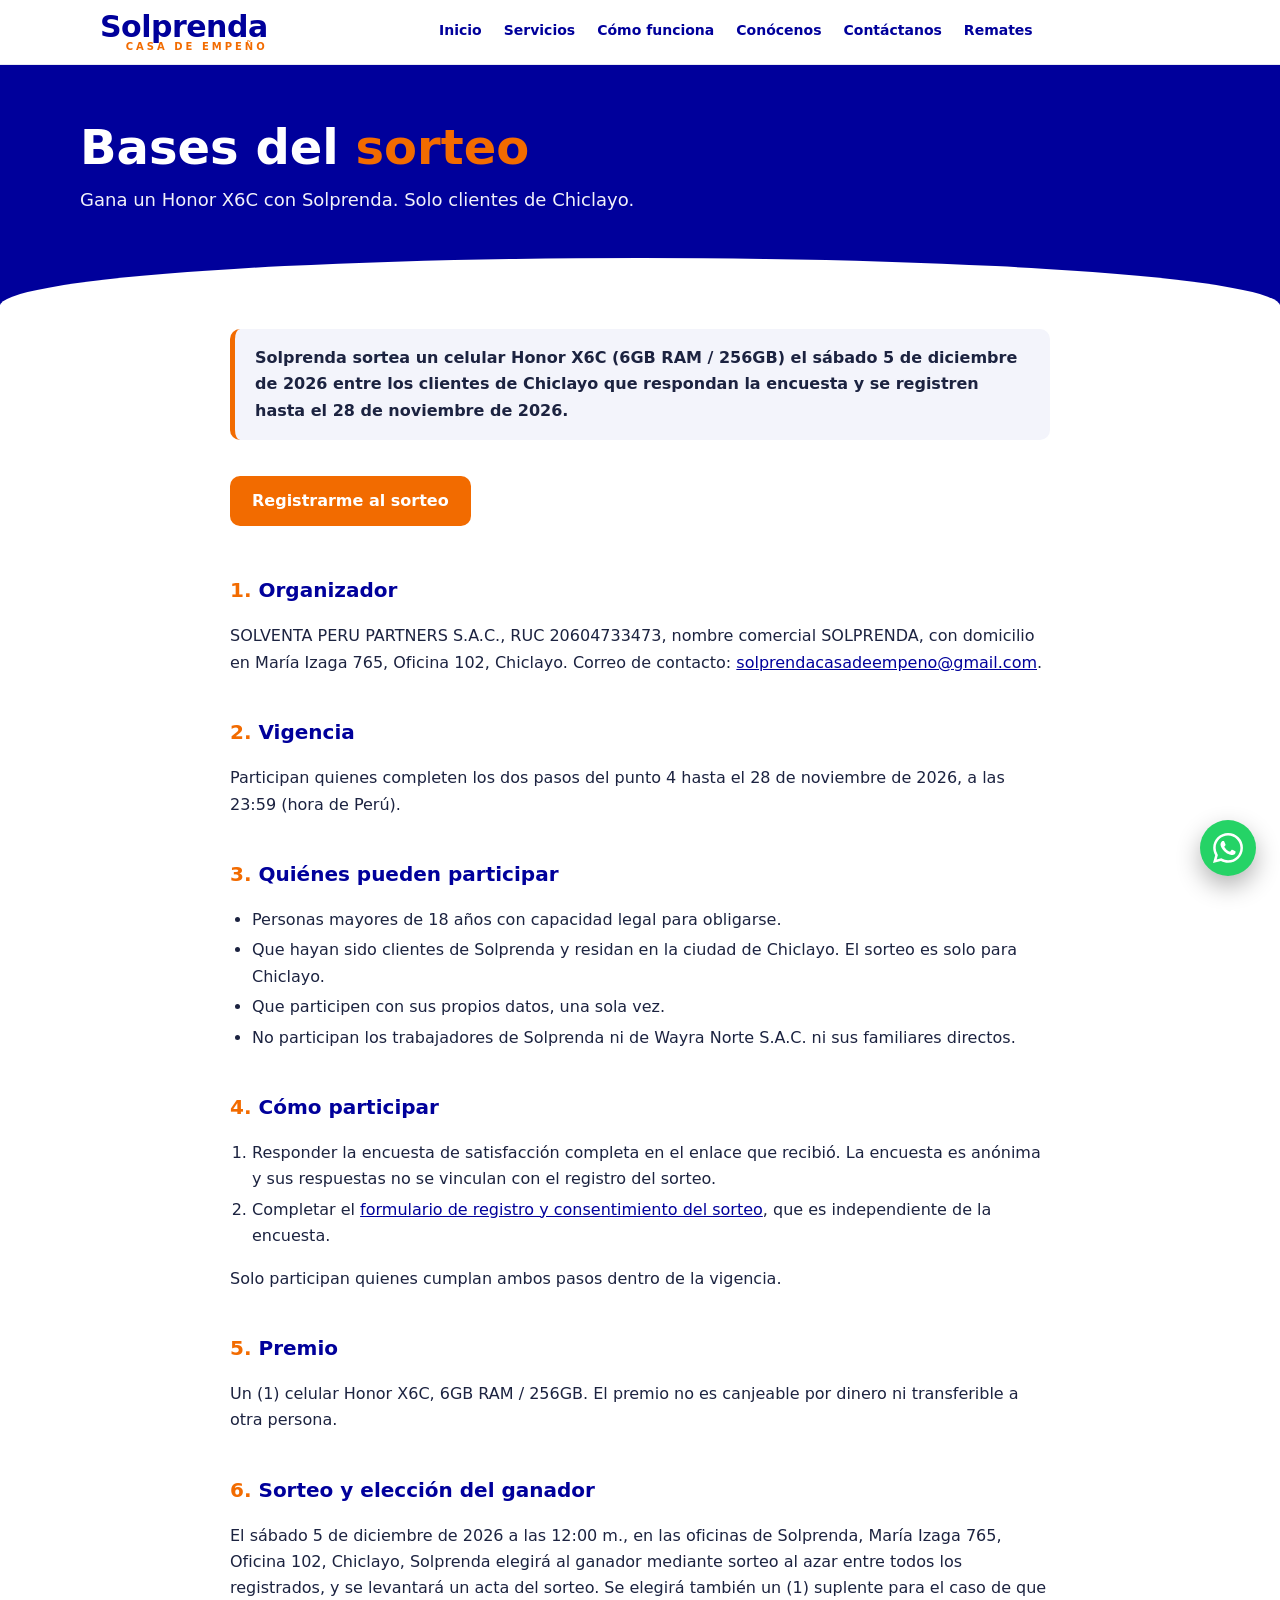
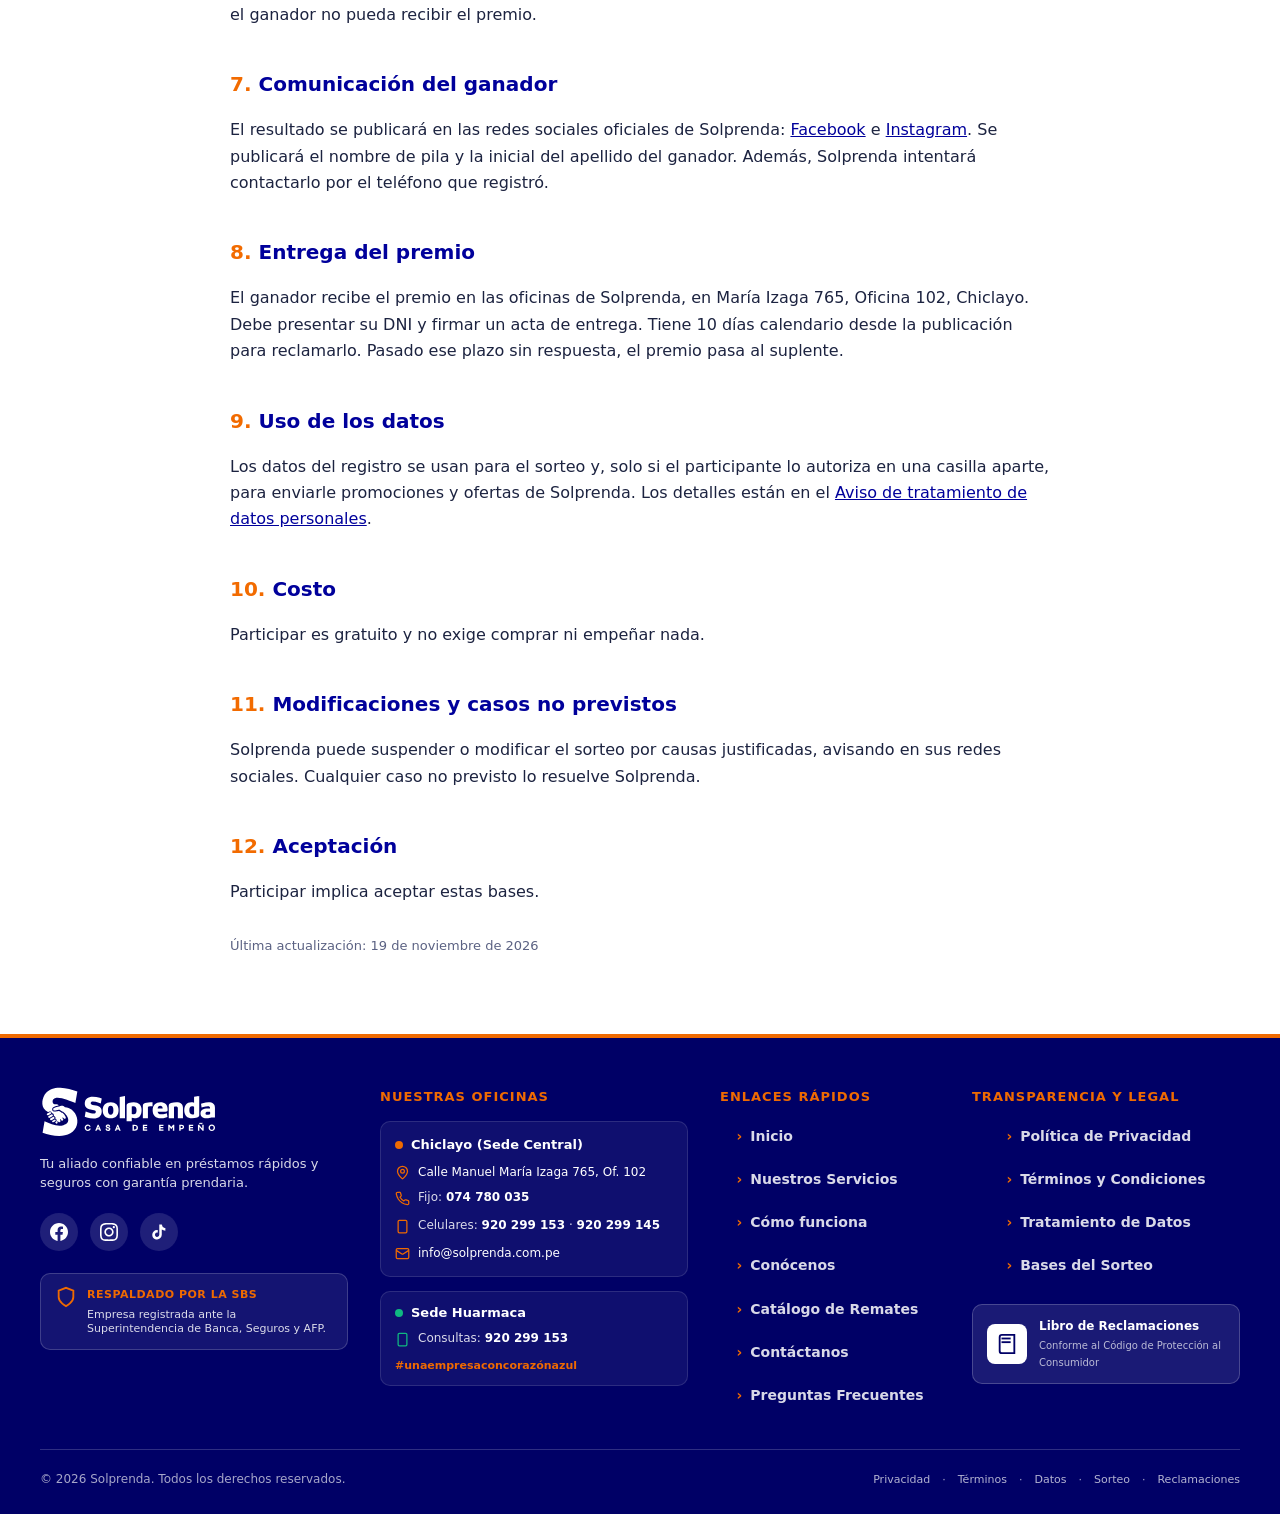
==== bases-del-sorteo/index.html @ 3ddfdcf8 "first commit" ====
<!DOCTYPE html>
<html lang="es">
<head>
<meta charset="utf-8">
<meta name="viewport" content="width=device-width, initial-scale=1">
<title>Bases del sorteo | Solprenda Casa de Empeño</title>
<meta name="description" content="Bases del sorteo de un celular Honor X6C organizado por Solprenda Casa de Empeño en Chiclayo.">
<style>
:root{--navy:#00009b;--navy2:#000070;--orange:#f26b00;--brown:#b84f00;--ink:#1c2340;--bg:#fff;--soft:#f3f4fb}
*{box-sizing:border-box}
html{scroll-behavior:smooth}
body{margin:0;font-family:Poppins,"Segoe UI",system-ui,-apple-system,Roboto,Arial,sans-serif;color:var(--ink);background:var(--bg);line-height:1.65}
a{color:var(--navy)}
header{background:#fff;position:sticky;top:0;z-index:10;box-shadow:0 1px 0 #e6e8f2}
.bar{max-width:1120px;margin:0 auto;padding:12px 20px;display:flex;align-items:center;gap:24px;flex-wrap:wrap}
.logo{text-decoration:none;line-height:1}
.logo b{display:block;font-size:30px;font-weight:800;color:var(--navy);letter-spacing:-.5px}
.logo small{display:block;font-size:10px;font-weight:700;letter-spacing:3px;color:var(--orange);text-align:right}
nav{display:flex;gap:22px;flex-wrap:wrap;margin:0 auto}
nav a{text-decoration:none;font-weight:600;font-size:14px;color:var(--navy);padding:4px 0;border-bottom:2px solid transparent}
nav a:hover,nav a.on{border-color:var(--orange);color:var(--navy)}
.cta{background:var(--brown);color:#fff;text-decoration:none;font-weight:700;padding:12px 24px;border-radius:10px;font-size:15px}
.cta:hover{background:#9c4200}
.hero{background:var(--navy);color:#fff;padding:56px 20px 90px;position:relative}
.hero:after{content:"";position:absolute;left:0;right:0;bottom:-1px;height:48px;background:#fff;border-radius:50% 50% 0 0/100% 100% 0 0}
.hero .in{max-width:1120px;margin:0 auto}
.hero h1{font-size:clamp(30px,5vw,48px);line-height:1.15;margin:0 0 10px;font-weight:800}
.hero h1 span{color:var(--orange)}
.hero p{margin:0;font-size:18px;opacity:.95;max-width:720px}
main{max-width:860px;margin:0 auto;padding:24px 20px 64px}
.resumen{background:var(--soft);border-left:5px solid var(--orange);border-radius:10px;padding:16px 20px;margin:0 0 28px;font-weight:600}
h2{color:var(--navy);font-size:20px;margin:34px 0 6px;padding-top:6px}
h2 span{color:var(--orange)}
ul,ol{padding-left:22px}
li{margin:4px 0}
mark{background:#fff3c4;color:#6b4a00;padding:0 4px;border-radius:4px;font-weight:600}
.btn{display:inline-block;background:var(--orange);color:#fff;text-decoration:none;font-weight:700;padding:12px 22px;border-radius:10px;margin:8px 0}
.btn:hover{background:var(--brown)}
.tabla{width:100%;border-collapse:collapse;margin:10px 0}
.tabla th,.tabla td{border:1px solid #dfe2f0;padding:8px 10px;text-align:left;vertical-align:top;font-size:15px}
.tabla th{background:var(--soft);color:var(--navy)}
.meta{font-size:13px;color:#5b6283;margin-top:30px}
footer{background:var(--navy2);color:#fff;padding:28px 20px;font-size:14px}
footer .in{max-width:1120px;margin:0 auto;display:flex;gap:24px;flex-wrap:wrap;justify-content:space-between}
footer a{color:#fff}
@media(max-width:720px){nav{gap:14px}.bar{gap:12px}}
</style>
</head>
<body>
<header><div class="bar">
<a class="logo" href="/"><b>Solprenda</b><small>CASA DE EMPEÑO</small></a>
<nav>
<a href="/">Inicio</a><a href="/servicios/">Servicios</a><a href="/como-funciona/">Cómo funciona</a><a href="/conocenos/">Conócenos</a><a href="/contactanos/">Contáctanos</a><a href="/remates/">Remates</a>
</nav>
</div></header>
<section class="hero"><div class="in">
<h1>Bases del <span>sorteo</span></h1>
<p>Gana un Honor X6C con Solprenda. Solo clientes de Chiclayo.</p>
</div></section>
<main>

<p class="resumen">Solprenda sortea un celular Honor X6C (6GB RAM / 256GB) el sábado 5 de diciembre de 2026 entre los clientes de Chiclayo que respondan la encuesta y se registren hasta el 28 de noviembre de 2026.</p>
<p><a class="btn" href="https://docs.google.com/forms/d/e/1FAIpQLSdMMIGV8d56Q2cTbpMfxSNHptXeAGvHoGfEppERE1W3pFDAdg/viewform">Registrarme al sorteo</a></p>

<h2><span>1.</span> Organizador</h2>
<p>SOLVENTA PERU PARTNERS S.A.C., RUC 20604733473, nombre comercial SOLPRENDA, con domicilio en María Izaga 765, Oficina 102, Chiclayo. Correo de contacto: <a href="mailto:solprendacasadeempeno@gmail.com">solprendacasadeempeno@gmail.com</a>.</p>

<h2><span>2.</span> Vigencia</h2>
<p>Participan quienes completen los dos pasos del punto 4 hasta el 28 de noviembre de 2026, a las 23:59 (hora de Perú).</p>

<h2><span>3.</span> Quiénes pueden participar</h2>
<ul>
<li>Personas mayores de 18 años con capacidad legal para obligarse.</li>
<li>Que hayan sido clientes de Solprenda y residan en la ciudad de Chiclayo. El sorteo es solo para Chiclayo.</li>
<li>Que participen con sus propios datos, una sola vez.</li>
<li>No participan los trabajadores de Solprenda ni de Wayra Norte S.A.C. ni sus familiares directos.</li>
</ul>

<h2><span>4.</span> Cómo participar</h2>
<ol>
<li>Responder la encuesta de satisfacción completa en el enlace que recibió. La encuesta es anónima y sus respuestas no se vinculan con el registro del sorteo.</li>
<li>Completar el <a href="https://docs.google.com/forms/d/e/1FAIpQLSdMMIGV8d56Q2cTbpMfxSNHptXeAGvHoGfEppERE1W3pFDAdg/viewform">formulario de registro y consentimiento del sorteo</a>, que es independiente de la encuesta.</li>
</ol>
<p>Solo participan quienes cumplan ambos pasos dentro de la vigencia.</p>

<h2><span>5.</span> Premio</h2>
<p>Un (1) celular Honor X6C, 6GB RAM / 256GB. El premio no es canjeable por dinero ni transferible a otra persona.</p>

<h2><span>6.</span> Sorteo y elección del ganador</h2>
<p>El sábado 5 de diciembre de 2026 a las 12:00 m., en las oficinas de Solprenda, María Izaga 765, Oficina 102, Chiclayo, Solprenda elegirá al ganador mediante sorteo al azar entre todos los registrados, y se levantará un acta del sorteo. Se elegirá también un (1) suplente para el caso de que el ganador no pueda recibir el premio.</p>

<h2><span>7.</span> Comunicación del ganador</h2>
<p>El resultado se publicará en las redes sociales oficiales de Solprenda: <a href="https://www.facebook.com/SolprendaPE" rel="noopener">Facebook</a> e <a href="https://www.instagram.com/solprendape/" rel="noopener">Instagram</a>. Se publicará el nombre de pila y la inicial del apellido del ganador. Además, Solprenda intentará contactarlo por el teléfono que registró.</p>

<h2><span>8.</span> Entrega del premio</h2>
<p>El ganador recibe el premio en las oficinas de Solprenda, en María Izaga 765, Oficina 102, Chiclayo. Debe presentar su DNI y firmar un acta de entrega. Tiene 10 días calendario desde la publicación para reclamarlo. Pasado ese plazo sin respuesta, el premio pasa al suplente.</p>

<h2><span>9.</span> Uso de los datos</h2>
<p>Los datos del registro se usan para el sorteo y, solo si el participante lo autoriza en una casilla aparte, para enviarle promociones y ofertas de Solprenda. Los detalles están en el <a href="/tratamiento-de-datos/">Aviso de tratamiento de datos personales</a>.</p>

<h2><span>10.</span> Costo</h2>
<p>Participar es gratuito y no exige comprar ni empeñar nada.</p>

<h2><span>11.</span> Modificaciones y casos no previstos</h2>
<p>Solprenda puede suspender o modificar el sorteo por causas justificadas, avisando en sus redes sociales. Cualquier caso no previsto lo resuelve Solprenda.</p>

<h2><span>12.</span> Aceptación</h2>
<p>Participar implica aceptar estas bases.</p>

<p class="meta">Última actualización: 19 de noviembre de 2026</p>
</main>
<footer style="background-color: #000066; color: #ffffff; padding: 48px 20px 24px 20px; border-top: 4px solid #ef6a01; font-family: system-ui, -apple-system, sans-serif;">
  <div style="max-width: 1200px; margin: 0 auto;">
    
    <!-- GRID DE 4 COLUMNAS -->
    <div style="display: flex; flex-wrap: wrap; justify-content: space-between; gap: 32px; padding-bottom: 36px; border-bottom: 1px solid rgba(255,255,255,0.18);">
      
      <!-- COLUMNA 1: LOGO, DESCRIPCIÓN, REDES Y SBS -->
      <div style="flex: 1 1 260px; max-width: 320px; display: flex; flex-direction: column; gap: 16px;">
        <a href="/" aria-label="Solprenda Inicio" style="display: inline-block;">
          <img src="/images/B_negativo_azul_horizontal.svg" alt="Solprenda — Casa de empeño" width="180" height="40" style="width: 180px; max-width: 100%; height: auto; filter: brightness(0) invert(1); display: block;">
        </a>
        <p style="font-size: 13px; line-height: 1.5; color: rgba(255,255,255,0.85); margin: 0;">
          Tu aliado confiable en préstamos rápidos y seguros con garantía prendaria.
        </p>
        
        <!-- Redes Sociales -->
        <div style="display: flex; align-items: center; gap: 12px; margin-top: 4px;">
          <a href="https://facebook.com" target="_blank" rel="noopener noreferrer" aria-label="Facebook" style="width: 38px; height: 38px; border-radius: 50%; background-color: rgba(255,255,255,0.12); display: flex; align-items: center; justify-content: center; text-decoration: none;">
            <svg width="18" height="18" style="width: 18px; height: 18px; fill: #ffffff; display: block;" viewBox="0 0 24 24"><path d="M24 12.073c0-6.627-5.373-12-12-12s-12 5.373-12 12c0 5.99 4.388 10.954 10.125 11.854v-8.385H7.078v-3.47h3.047V9.43c0-3.007 1.792-4.669 4.533-4.669 1.312 0 2.686.235 2.686.235v2.953H15.83c-1.491 0-1.956.925-1.956 1.874v2.25h3.328l-.532 3.47h-2.796v8.385C19.612 23.027 24 18.062 24 12.073z"/></svg>
          </a>
          <a href="https://instagram.com" target="_blank" rel="noopener noreferrer" aria-label="Instagram" style="width: 38px; height: 38px; border-radius: 50%; background-color: rgba(255,255,255,0.12); display: flex; align-items: center; justify-content: center; text-decoration: none;">
            <svg width="18" height="18" style="width: 18px; height: 18px; fill: #ffffff; display: block;" viewBox="0 0 24 24"><path d="M12 2.163c3.204 0 3.584.012 4.85.07 3.252.148 4.771 1.691 4.919 4.919.058 1.265.069 1.645.069 4.849 0 3.205-.012 3.584-.069 4.849-.149 3.225-1.664 4.771-4.919 4.919-1.266.058-1.644.07-4.85.07-3.204 0-3.584-.012-4.849-.07-3.26-.149-4.771-1.699-4.919-4.92-.058-1.265-.07-1.644-.07-4.849 0-3.204.013-3.583.07-4.849.149-3.227 1.664-4.771 4.919-4.919 1.266-.057 1.645-.069 4.849-.069zm0-2.163c-3.259 0-3.667.014-4.947.072-4.358.2-6.78 2.618-6.98 6.98-.059 1.281-.073 1.689-.073 4.948 0 3.259.014 3.668.072 4.948.2 4.358 2.618 6.78 6.98 6.98 1.281.058 1.689.072 4.948.072 3.259 0 3.668-.014 4.948-.072 4.354-.2 6.782-2.618 6.979-6.98.059-1.28.073-1.689.073-4.948 0-3.259-.014-3.667-.072-4.947-.196-4.354-2.617-6.78-6.979-6.98-1.281-.059-1.69-.073-4.949-.073zm0 5.838c-3.403 0-6.162 2.759-6.162 6.162s2.759 6.163 6.162 6.163 6.162-2.759 6.162-6.163c0-3.403-2.759-6.162-6.162-6.162zm0 10.162c-2.209 0-4-1.79-4-4 0-2.209 1.791-4 4-4s4 1.791 4 4c0 2.21-1.791 4-4 4zm6.406-11.845c-.796 0-1.441.645-1.441 1.44s.645 1.44 1.441 1.44c.795 0 1.439-.645 1.439-1.44s-.644-1.44-1.439-1.44z"/></svg>
          </a>
          <a href="https://tiktok.com" target="_blank" rel="noopener noreferrer" aria-label="TikTok" style="width: 38px; height: 38px; border-radius: 50%; background-color: rgba(255,255,255,0.12); display: flex; align-items: center; justify-content: center; text-decoration: none;">
            <svg width="18" height="18" style="width: 18px; height: 18px; fill: #ffffff; display: block;" viewBox="0 0 24 24"><path d="M19.59 6.69a4.83 4.83 0 0 1-3.77-4.25V2h-3.45v13.67a2.89 2.89 0 0 1-5.2 1.74 2.89 2.89 0 0 1 2.31-4.64c.298 0 .591.044.87.13V9.4a6.33 6.33 0 0 0-1-.08A6.34 6.34 0 0 0 3 15.66a6.34 6.34 0 0 0 10.82 4.49 6.3 6.3 0 0 0 1.87-4.49V8.69a8.18 8.18 0 0 0 4.79 1.54V6.78a4.85 4.85 0 0 1-.89-.09z"/></svg>
          </a>
        </div>
        
        <!-- Recuadro SBS -->
        <div style="margin-top: 6px; padding: 12px 14px; border-radius: 10px; background-color: rgba(255,255,255,0.08); border: 1px solid rgba(255,255,255,0.18); display: flex; align-items: flex-start; gap: 10px;">
          <svg width="22" height="22" style="width: 22px; height: 22px; min-width: 22px; color: #ef6a01; flex-shrink: 0;" viewBox="0 0 24 24" fill="none" stroke="currentColor" stroke-width="2"><path d="M12 22s8-4 8-10V5l-8-3-8 3v7c0 6 8 10 8 10z"/></svg>
          <div>
            <p style="margin: 0; font-size: 11px; font-weight: 700; text-transform: uppercase; letter-spacing: 0.5px; color: #ef6a01;">Respaldado por la SBS</p>
            <p style="margin: 4px 0 0 0; font-size: 11px; color: rgba(255,255,255,0.85); line-height: 1.3;">Empresa registrada ante la Superintendencia de Banca, Seguros y AFP.</p>
          </div>
        </div>
      </div>

      <!-- COLUMNA 2: SEDES Y CONTACTO -->
      <div style="flex: 1 1 260px; max-width: 320px; display: flex; flex-direction: column; gap: 14px;">
        <h3 style="margin: 0; font-size: 13px; font-weight: 700; text-transform: uppercase; letter-spacing: 1px; color: #ef6a01;">
          Nuestras Oficinas
        </h3>

        <!-- Sede Chiclayo -->
        <div style="padding: 12px 14px; border-radius: 10px; background-color: rgba(255,255,255,0.06); border: 1px solid rgba(255,255,255,0.12); display: flex; flex-direction: column; gap: 8px;">
          <p style="margin: 0; font-size: 13px; font-weight: 700; color: #ffffff; display: flex; align-items: center; gap: 8px;">
            <span style="width: 8px; height: 8px; border-radius: 50%; background-color: #ef6a01; display: inline-block;"></span>
            Chiclayo (Sede Central)
          </p>
          <p style="margin: 0; font-size: 12px; color: rgba(255,255,255,0.85); display: flex; align-items: flex-start; gap: 8px; line-height: 1.4;">
            <svg width="15" height="15" style="width: 15px; height: 15px; min-width: 15px; flex-shrink: 0; margin-top: 1px; stroke: #ef6a01;" viewBox="0 0 24 24" fill="none" stroke="currentColor" stroke-width="2"><path d="M20 10c0 4.993-5.539 10.193-7.399 11.799a1 1 0 0 1-1.202 0C9.539 20.193 4 14.993 4 10a8 8 0 0 1 16 0"></path><circle cx="12" cy="10" r="3"></circle></svg>
            <a href="https://maps.app.goo.gl/7muFd5yNLTK7e8pCA" target="_blank" rel="noopener noreferrer" style="color: #ffffff; text-decoration: none;">Calle Manuel María Izaga 765, Of. 102</a>
          </p>
          <p style="margin: 0; font-size: 12px; color: rgba(255,255,255,0.85); display: flex; align-items: center; gap: 8px;">
            <svg width="15" height="15" style="width: 15px; height: 15px; min-width: 15px; flex-shrink: 0; stroke: #ef6a01;" viewBox="0 0 24 24" fill="none" stroke="currentColor" stroke-width="2"><path d="M22 16.92v3a2 2 0 0 1-2.18 2 19.79 19.79 0 0 1-8.63-3.07 19.5 19.5 0 0 1-6-6 19.79 19.79 0 0 1-3.07-8.67A2 2 0 0 1 4.11 2h3a2 2 0 0 1 2 1.72 12.84 12.84 0 0 0 .7 2.81 2 2 0 0 1-.45 2.11L8.09 9.91a16 16 0 0 0 6 6l1.27-1.27a2 2 0 0 1 2.11-.45 12.84 12.84 0 0 0 2.81.7A2 2 0 0 1 22 16.92z"></path></svg>
            <span>Fijo: <a href="tel:074780035" style="color: #ffffff; text-decoration: none; font-weight: 600;">074 780 035</a></span>
          </p>
          <p style="margin: 0; font-size: 12px; color: rgba(255,255,255,0.85); display: flex; align-items: center; gap: 8px;">
            <svg width="15" height="15" style="width: 15px; height: 15px; min-width: 15px; flex-shrink: 0; stroke: #ef6a01;" viewBox="0 0 24 24" fill="none" stroke="currentColor" stroke-width="2"><rect width="14" height="20" x="5" y="2" rx="2" ry="2"></rect><path d="M12 18h.01"></path></svg>
            <span>Celulares: <a href="tel:920299153" style="color: #ffffff; text-decoration: none; font-weight: 600;">920 299 153</a> · <a href="tel:920299145" style="color: #ffffff; text-decoration: none; font-weight: 600;">920 299 145</a></span>
          </p>
          <p style="margin: 0; font-size: 12px; color: rgba(255,255,255,0.85); display: flex; align-items: center; gap: 8px;">
            <svg width="15" height="15" style="width: 15px; height: 15px; min-width: 15px; flex-shrink: 0; stroke: #ef6a01;" viewBox="0 0 24 24" fill="none" stroke="currentColor" stroke-width="2"><path d="m22 7-8.991 5.727a2 2 0 0 1-2.009 0L2 7"></path><rect x="2" y="4" width="20" height="16" rx="2"></rect></svg>
            <a href="mailto:info@solprenda.com.pe" style="color: #ffffff; text-decoration: none;">info@solprenda.com.pe</a>
          </p>
        </div>

        <!-- Sede Huarmaca -->
        <div style="padding: 10px 14px; border-radius: 10px; background-color: rgba(255,255,255,0.06); border: 1px solid rgba(255,255,255,0.12); display: flex; flex-direction: column; gap: 6px;">
          <p style="margin: 0; font-size: 13px; font-weight: 700; color: #ffffff; display: flex; align-items: center; gap: 8px;">
            <span style="width: 8px; height: 8px; border-radius: 50%; background-color: #10b981; display: inline-block;"></span>
            Sede Huarmaca
          </p>
          <p style="margin: 0; font-size: 12px; color: rgba(255,255,255,0.85); display: flex; align-items: center; gap: 8px;">
            <svg width="15" height="15" style="width: 15px; height: 15px; min-width: 15px; flex-shrink: 0; stroke: #10b981;" viewBox="0 0 24 24" fill="none" stroke="currentColor" stroke-width="2"><rect width="14" height="20" x="5" y="2" rx="2" ry="2"></rect><path d="M12 18h.01"></path></svg>
            <span>Consultas: <a href="https://wa.me/51920299153" target="_blank" style="color: #ffffff; text-decoration: none; font-weight: 600;">920 299 153</a></span>
          </p>
          <span style="font-size: 11px; font-weight: 700; color: #ef6a01; margin-top: 2px;">#unaempresaconcorazónazul</span>
        </div>
      </div>

      <!-- COLUMNA 3: ENLACES RÁPIDOS -->
      <div style="flex: 1 1 180px; max-width: 220px; display: flex; flex-direction: column; gap: 14px;">
        <h3 style="margin: 0; font-size: 13px; font-weight: 700; text-transform: uppercase; letter-spacing: 1px; color: #ef6a01;">
          Enlaces Rápidos
        </h3>
        <nav style="display: flex; flex-direction: column; gap: 10px; font-size: 13px;">
          <a href="/" style="color: rgba(255,255,255,0.85); text-decoration: none; display: flex; align-items: center; gap: 8px;"><span style="color: #ef6a01; font-weight: bold;">›</span> Inicio</a>
          <a href="/servicios/" style="color: rgba(255,255,255,0.85); text-decoration: none; display: flex; align-items: center; gap: 8px;"><span style="color: #ef6a01; font-weight: bold;">›</span> Nuestros Servicios</a>
          <a href="/como-funciona/" style="color: rgba(255,255,255,0.85); text-decoration: none; display: flex; align-items: center; gap: 8px;"><span style="color: #ef6a01; font-weight: bold;">›</span> Cómo funciona</a>
          <a href="/conocenos/" style="color: rgba(255,255,255,0.85); text-decoration: none; display: flex; align-items: center; gap: 8px;"><span style="color: #ef6a01; font-weight: bold;">›</span> Conócenos</a>
          <a href="/remates/" style="color: rgba(255,255,255,0.85); text-decoration: none; display: flex; align-items: center; gap: 8px;"><span style="color: #ef6a01; font-weight: bold;">›</span> Catálogo de Remates</a>
          <a href="/contactanos/" style="color: rgba(255,255,255,0.85); text-decoration: none; display: flex; align-items: center; gap: 8px;"><span style="color: #ef6a01; font-weight: bold;">›</span> Contáctanos</a>
          <a href="/preguntas-frecuentes/" style="color: rgba(255,255,255,0.85); text-decoration: none; display: flex; align-items: center; gap: 8px;"><span style="color: #ef6a01; font-weight: bold;">›</span> Preguntas Frecuentes</a>
        </nav>
      </div>

      <!-- COLUMNA 4: TRANSPARENCIA Y LIBRO DE RECLAMACIONES -->
      <div style="flex: 1 1 220px; max-width: 280px; display: flex; flex-direction: column; gap: 14px;">
        <h3 style="margin: 0; font-size: 13px; font-weight: 700; text-transform: uppercase; letter-spacing: 1px; color: #ef6a01;">
          Transparencia y Legal
        </h3>
        <nav style="display: flex; flex-direction: column; gap: 10px; font-size: 13px;">
          <a href="/politica-privacidad/" style="color: rgba(255,255,255,0.85); text-decoration: none; display: flex; align-items: center; gap: 8px;"><span style="color: #ef6a01; font-weight: bold;">›</span> Política de Privacidad</a>
          <a href="/terminos-condiciones/" style="color: rgba(255,255,255,0.85); text-decoration: none; display: flex; align-items: center; gap: 8px;"><span style="color: #ef6a01; font-weight: bold;">›</span> Términos y Condiciones</a>
          <a href="/tratamiento-de-datos/" style="color: rgba(255,255,255,0.85); text-decoration: none; display: flex; align-items: center; gap: 8px;"><span style="color: #ef6a01; font-weight: bold;">›</span> Tratamiento de Datos</a>
          <a href="/bases-del-sorteo/" style="color: rgba(255,255,255,0.85); text-decoration: none; display: flex; align-items: center; gap: 8px;"><span style="color: #ef6a01; font-weight: bold;">›</span> Bases del Sorteo</a>
        </nav>

        <!-- Libro de Reclamaciones -->
        <a href="/libro-reclamaciones/" style="margin-top: 6px; padding: 12px 14px; border-radius: 10px; background-color: rgba(255,255,255,0.1); border: 1px solid rgba(255,255,255,0.2); display: flex; align-items: center; gap: 12px; text-decoration: none;">
          <div style="width: 40px; height: 40px; min-width: 40px; border-radius: 8px; background-color: #ffffff; display: flex; align-items: center; justify-content: center; flex-shrink: 0;">
            <svg width="22" height="22" style="width: 22px; height: 22px; color: #000066;" viewBox="0 0 24 24" fill="none" stroke="currentColor" stroke-width="2"><path d="M4 19.5v-15A2.5 2.5 0 0 1 6.5 2H20v20H6.5a2.5 2.5 0 0 1-2.5-2.5Z"></path><path d="M6 6h10"></path><path d="M6 10h10"></path></svg>
          </div>
          <div>
            <p style="margin: 0; font-size: 12px; font-weight: 700; color: #ffffff;">Libro de Reclamaciones</p>
            <p style="margin: 2px 0 0 0; font-size: 10px; color: rgba(255,255,255,0.7);">Conforme al Código de Protección al Consumidor</p>
          </div>
        </a>
      </div>

    </div>

    <!-- SUB-FOOTER DE DERECHOS -->
    <div style="padding-top: 20px; display: flex; flex-wrap: wrap; justify-content: space-between; align-items: center; gap: 16px; font-size: 12px; color: rgba(255,255,255,0.65);">
      <p style="margin: 0;">© 2026 Solprenda. Todos los derechos reservados.</p>
      <div style="display: flex; flex-wrap: wrap; align-items: center; gap: 12px; font-size: 11px;">
        <a href="/politica-privacidad/" style="color: rgba(255,255,255,0.7); text-decoration: none;">Privacidad</a>
        <span>·</span>
        <a href="/terminos-condiciones/" style="color: rgba(255,255,255,0.7); text-decoration: none;">Términos</a>
        <span>·</span>
        <a href="/tratamiento-de-datos/" style="color: rgba(255,255,255,0.7); text-decoration: none;">Datos</a>
        <span>·</span>
        <a href="/bases-del-sorteo/" style="color: rgba(255,255,255,0.7); text-decoration: none;">Sorteo</a>
        <span>·</span>
        <a href="/libro-reclamaciones/" style="color: rgba(255,255,255,0.7); text-decoration: none;">Reclamaciones</a>
      </div>
    </div>

  </div>
</footer>

<!-- Botón flotante de WhatsApp en la esquina inferior derecha -->
<aside class="wsp-float" style="position: fixed; bottom: 24px; right: 24px; z-index: 9999;">
  <a href="https://wa.me/51920299153?text=Hola%20Solprenda,%20deseo%20recibir%20informaci%C3%B3n" target="_blank" rel="noopener noreferrer" aria-label="Contactar por WhatsApp" class="wsp-float-btn" style="width: 56px; height: 56px; min-width: 56px; min-height: 56px; border-radius: 9999px; background: #25D366; display: flex; align-items: center; justify-content: center; box-shadow: 0 10px 25px rgba(0,0,0,0.3); text-decoration: none;">
    <svg class="wsp-float-svg" width="30" height="30" style="width: 30px; height: 30px; fill: #ffffff; display: block;" viewBox="0 0 24 24"><path d="M17.472 14.382c-.297-.149-1.758-.867-2.03-.967-.273-.099-.471-.148-.67.15-.197.297-.767.966-.94 1.164-.173.199-.347.223-.644.075-.297-.15-1.255-.463-2.39-1.475-.883-.788-1.48-1.761-1.653-2.059-.173-.297-.018-.458.13-.606.134-.133.298-.347.446-.52.149-.174.198-.298.298-.497.099-.198.05-.371-.025-.52-.075-.149-.669-1.612-.916-2.207-.242-.579-.487-.5-.669-.51-.173-.008-.371-.01-.57-.01-.198 0-.52.074-.792.372-.272.297-1.04 1.016-1.04 2.479 0 1.462 1.065 2.875 1.213 3.074.149.198 2.096 3.2 5.077 4.487.709.306 1.262.489 1.694.625.712.227 1.36.195 1.871.118.571-.085 1.758-.719 2.006-1.413.248-.694.248-1.289.173-1.413-.074-.124-.272-.198-.57-.347m-5.421 7.403h-.004a9.87 9.87 0 01-5.031-1.378l-.361-.214-3.741.982.998-3.648-.235-.374a9.86 9.86 0 01-1.51-5.26c.001-5.45 4.436-9.884 9.888-9.884 2.64 0 5.122 1.03 6.988 2.898a9.825 9.825 0 012.893 6.994c-.003 5.45-4.437 9.884-9.885 9.884m8.413-18.297A11.815 11.815 0 0012.05 0C5.495 0 .16 5.335.157 11.892c0 2.096.547 4.142 1.588 5.945L0 24l6.335-1.662c1.746.953 3.71 1.456 5.711 1.457h.004c6.554 0 11.89-5.335 11.893-11.893a11.82 11.82 0 00-3.48-8.413Z"/></svg>
  </a>
</aside>


<!-- Botón flotante de WhatsApp en la esquina inferior derecha -->


</body>
</html>
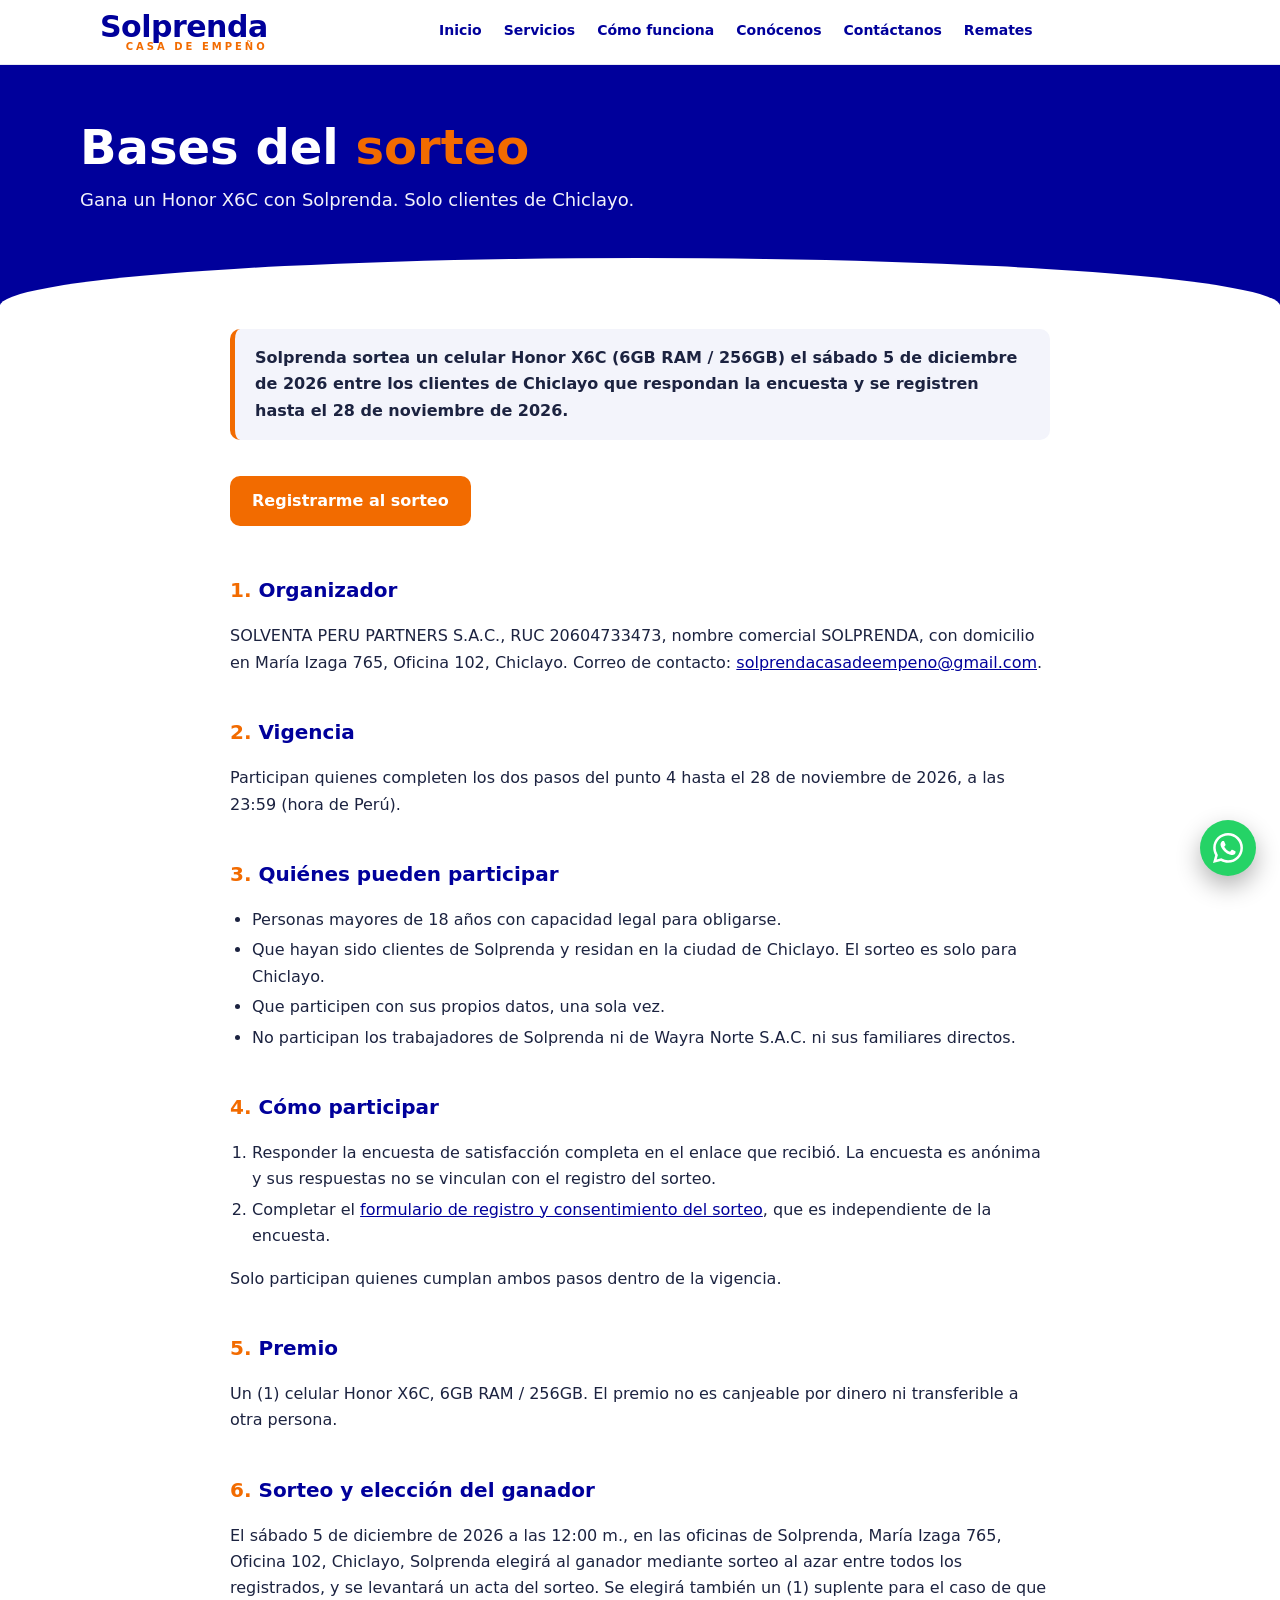
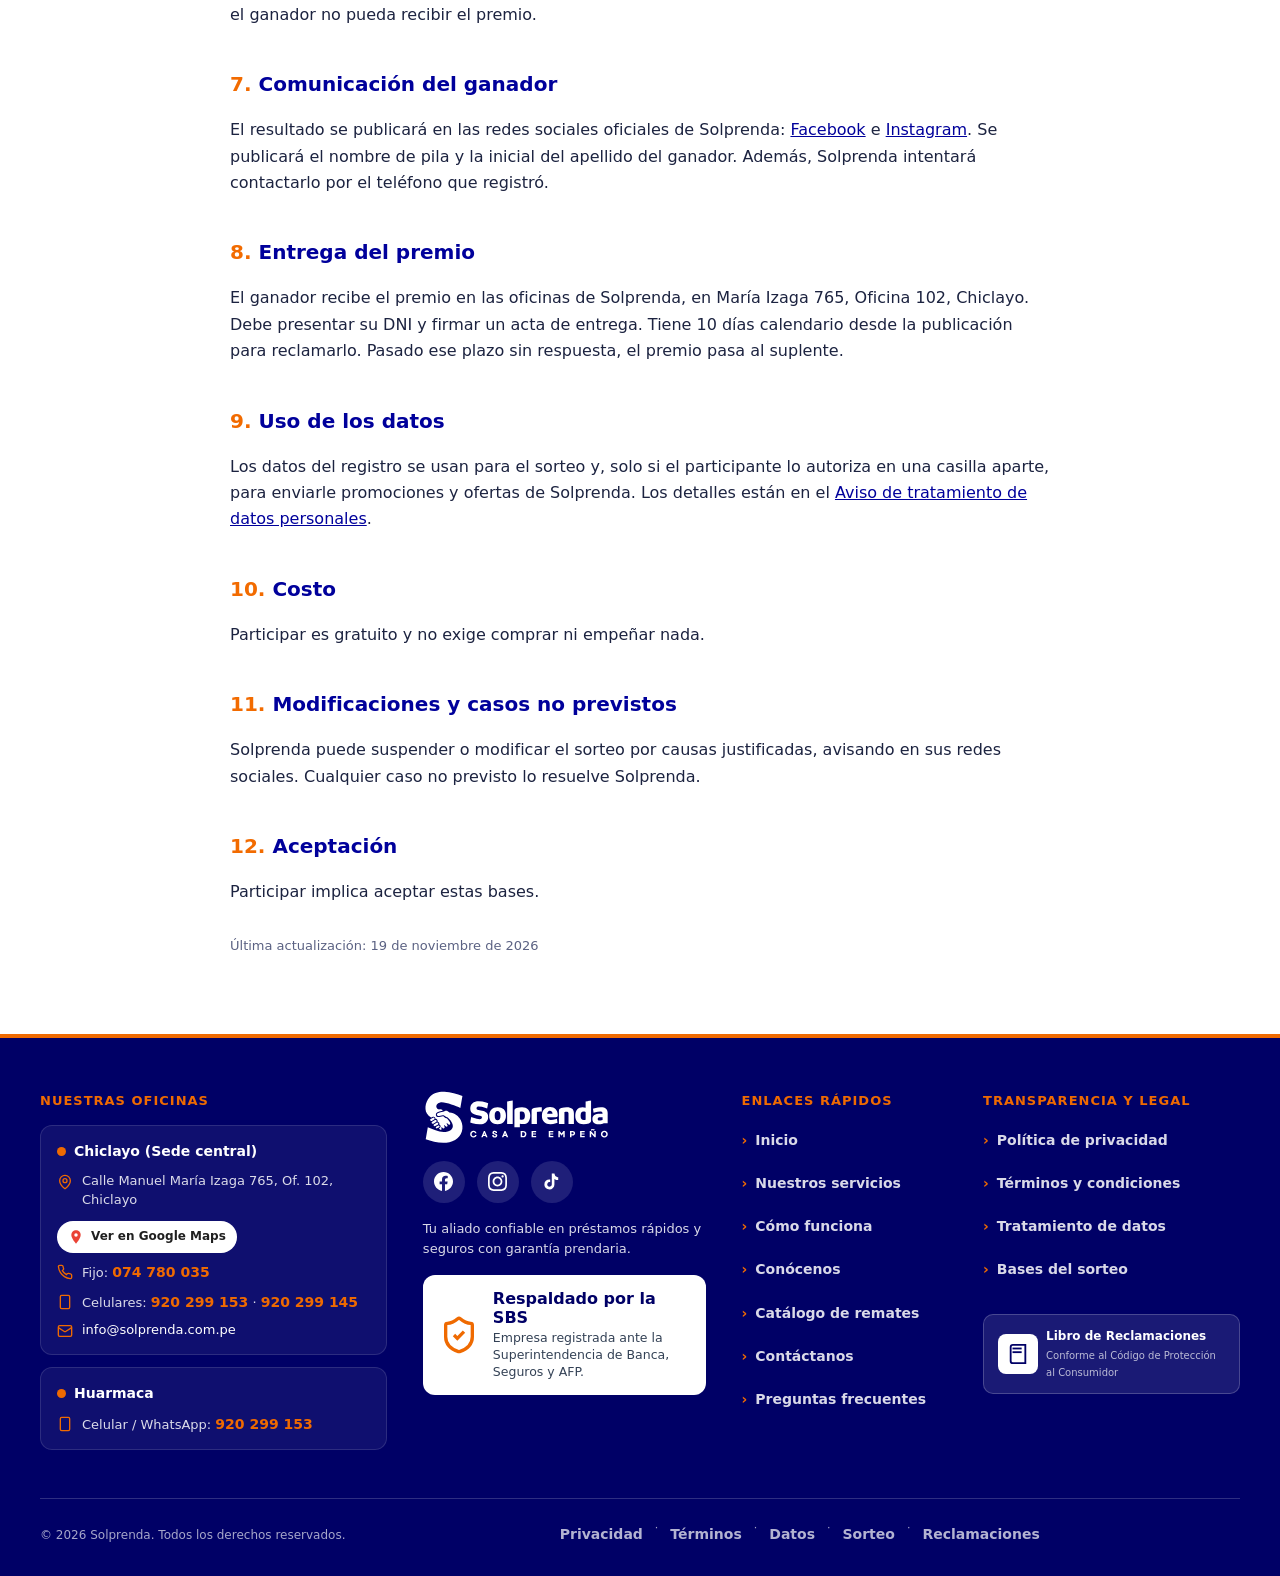
==== commit ae886269: "feat: rediseño del footer, videos informativos y descuentos en remates Remates - Sección "Descuentos" ====
--- a/bases-del-sorteo/index.html
+++ b/bases-del-sorteo/index.html
@@ -109,147 +109,138 @@
 
 <p class="meta">Última actualización: 19 de noviembre de 2026</p>
 </main>
-<footer style="background-color: #000066; color: #ffffff; padding: 48px 20px 24px 20px; border-top: 4px solid #ef6a01; font-family: system-ui, -apple-system, sans-serif;">
-  <div style="max-width: 1200px; margin: 0 auto;">
-    
-    <!-- GRID DE 4 COLUMNAS -->
-    <div style="display: flex; flex-wrap: wrap; justify-content: space-between; gap: 32px; padding-bottom: 36px; border-bottom: 1px solid rgba(255,255,255,0.18);">
-      
-      <!-- COLUMNA 1: LOGO, DESCRIPCIÓN, REDES Y SBS -->
-      <div style="flex: 1 1 260px; max-width: 320px; display: flex; flex-direction: column; gap: 16px;">
-        <a href="/" aria-label="Solprenda Inicio" style="display: inline-block;">
-          <img src="/images/B_negativo_azul_horizontal.svg" alt="Solprenda — Casa de empeño" width="180" height="40" style="width: 180px; max-width: 100%; height: auto; filter: brightness(0) invert(1); display: block;">
+<footer class="sp-footer">
+<style>
+.sp-footer{background:#000066;color:#fff;padding:52px 20px 24px;border-top:4px solid #ef6a01;font-family:system-ui,-apple-system,"Segoe UI",sans-serif}
+.sp-footer *{box-sizing:border-box}
+.sp-footer a{color:#fff;text-decoration:none}
+.sp-footer a:hover{color:#ef6a01}
+.spf-wrap{max-width:1200px;margin:0 auto}
+.spf-grid{display:grid;grid-template-columns:1.35fr 1.1fr .8fr 1fr;gap:36px;padding-bottom:36px;border-bottom:1px solid rgba(255,255,255,.18)}
+.spf-h{margin:0 0 14px;font-size:13px;font-weight:700;text-transform:uppercase;letter-spacing:1px;color:#ef6a01}
+.spf-office{padding:14px 16px;border-radius:12px;background:rgba(255,255,255,.06);border:1px solid rgba(255,255,255,.12);display:flex;flex-direction:column;gap:9px;margin-bottom:12px}
+.spf-office-name{margin:0;font-size:14px;font-weight:700;display:flex;align-items:center;gap:8px}
+.spf-dot{width:9px;height:9px;border-radius:50%;background:#ef6a01;display:inline-block}
+.spf-row{margin:0;font-size:13px;color:rgba(255,255,255,.85);display:flex;align-items:flex-start;gap:9px;line-height:1.45}
+.spf-row svg{width:16px;height:16px;min-width:16px;margin-top:2px;stroke:#ef6a01}
+.spf-num{color:#ef6a01!important;font-weight:800;font-size:14px;white-space:nowrap}
+.sp-footer a.spf-num:hover{color:#fff!important}
+.spf-maps{display:inline-flex;align-items:center;gap:7px;margin-top:2px;padding:6px 11px;border-radius:999px;background:#fff;color:#1f1f1f!important;font-size:12px;font-weight:700;width:fit-content}
+.spf-maps:hover{background:#ffe9d6}
+.spf-maps svg{width:16px;height:16px;min-width:16px}
+.spf-brand{display:flex;flex-direction:column;gap:16px}
+.spf-brand p{margin:0;font-size:13px;line-height:1.55;color:rgba(255,255,255,.85)}
+.spf-social{display:flex;gap:12px}
+.spf-social a{width:42px;height:42px;border-radius:50%;background:rgba(255,255,255,.12);display:flex;align-items:center;justify-content:center;transition:background .2s}
+.spf-social a:hover{background:#ef6a01}
+.spf-social svg{width:19px;height:19px;fill:#fff}
+.spf-sbs{display:flex;align-items:center;gap:14px;padding:14px 16px;border-radius:12px;background:#fff;color:#000066}
+.spf-sbs img{height:46px;width:auto;max-width:110px;object-fit:contain}
+.spf-sbs-ico{width:40px;height:40px;min-width:40px;color:#ef6a01}
+.spf-sbs strong{display:block;font-size:16px;font-weight:800;color:#000066;line-height:1.2}
+.spf-sbs span{display:block;font-size:12.5px;color:#334155;line-height:1.35;margin-top:3px}
+.spf-links{display:flex;flex-direction:column;gap:10px;font-size:13px}
+.spf-links a{color:rgba(255,255,255,.85);display:flex;align-items:center;gap:8px}
+.spf-links a b{color:#ef6a01}
+.spf-book{margin-top:16px;padding:12px 14px;border-radius:10px;background:rgba(255,255,255,.1);border:1px solid rgba(255,255,255,.2);display:flex!important;align-items:center;gap:12px}
+.spf-book-ico{width:40px;height:40px;min-width:40px;border-radius:8px;background:#fff;display:flex;align-items:center;justify-content:center}
+.spf-book p{margin:0;font-size:12px;font-weight:700;color:#fff}
+.spf-book small{display:block;margin-top:2px;font-size:10px;font-weight:400;color:rgba(255,255,255,.7)}
+.spf-bottom{padding-top:20px;display:flex;flex-wrap:wrap;justify-content:space-between;align-items:center;gap:14px;font-size:12px;color:rgba(255,255,255,.65)}
+.spf-bottom p{margin:0}
+.spf-bottom nav{display:flex;flex-wrap:wrap;gap:12px;font-size:11px}
+.spf-bottom nav a{color:rgba(255,255,255,.7)}
+@media(max-width:1024px){.spf-grid{grid-template-columns:1fr 1fr}}
+@media(max-width:620px){.spf-grid{grid-template-columns:1fr;gap:30px}.sp-footer{padding:40px 16px 96px}}
+</style>
+<div class="spf-wrap">
+  <div class="spf-grid">
+
+    <!-- COLUMNA 1 (IZQUIERDA): OFICINAS — primero Chiclayo, luego Huarmaca -->
+    <div>
+      <h3 class="spf-h">Nuestras oficinas</h3>
+
+      <div class="spf-office">
+        <p class="spf-office-name"><span class="spf-dot"></span>Chiclayo (Sede central)</p>
+        <p class="spf-row"><svg viewBox="0 0 24 24" fill="none" stroke-width="2"><path d="M20 10c0 4.993-5.539 10.193-7.399 11.799a1 1 0 0 1-1.202 0C9.539 20.193 4 14.993 4 10a8 8 0 0 1 16 0"/><circle cx="12" cy="10" r="3"/></svg><span>Calle Manuel María Izaga 765, Of. 102, Chiclayo</span></p>
+        <a class="spf-maps" href="https://maps.app.goo.gl/7muFd5yNLTK7e8pCA" target="_blank" rel="noopener noreferrer" aria-label="Ver oficina de Chiclayo en Google Maps">
+          <svg viewBox="0 0 24 24" aria-hidden="true"><path fill="#EA4335" d="M12 2C8.13 2 5 5.13 5 9c0 5.25 7 13 7 13s7-7.75 7-13c0-3.87-3.13-7-7-7z"/><circle cx="12" cy="9" r="2.6" fill="#fff"/></svg>
+          Ver en Google Maps
         </a>
-        <p style="font-size: 13px; line-height: 1.5; color: rgba(255,255,255,0.85); margin: 0;">
-          Tu aliado confiable en préstamos rápidos y seguros con garantía prendaria.
-        </p>
-        
-        <!-- Redes Sociales -->
-        <div style="display: flex; align-items: center; gap: 12px; margin-top: 4px;">
-          <a href="https://facebook.com" target="_blank" rel="noopener noreferrer" aria-label="Facebook" style="width: 38px; height: 38px; border-radius: 50%; background-color: rgba(255,255,255,0.12); display: flex; align-items: center; justify-content: center; text-decoration: none;">
-            <svg width="18" height="18" style="width: 18px; height: 18px; fill: #ffffff; display: block;" viewBox="0 0 24 24"><path d="M24 12.073c0-6.627-5.373-12-12-12s-12 5.373-12 12c0 5.99 4.388 10.954 10.125 11.854v-8.385H7.078v-3.47h3.047V9.43c0-3.007 1.792-4.669 4.533-4.669 1.312 0 2.686.235 2.686.235v2.953H15.83c-1.491 0-1.956.925-1.956 1.874v2.25h3.328l-.532 3.47h-2.796v8.385C19.612 23.027 24 18.062 24 12.073z"/></svg>
-          </a>
-          <a href="https://instagram.com" target="_blank" rel="noopener noreferrer" aria-label="Instagram" style="width: 38px; height: 38px; border-radius: 50%; background-color: rgba(255,255,255,0.12); display: flex; align-items: center; justify-content: center; text-decoration: none;">
-            <svg width="18" height="18" style="width: 18px; height: 18px; fill: #ffffff; display: block;" viewBox="0 0 24 24"><path d="M12 2.163c3.204 0 3.584.012 4.85.07 3.252.148 4.771 1.691 4.919 4.919.058 1.265.069 1.645.069 4.849 0 3.205-.012 3.584-.069 4.849-.149 3.225-1.664 4.771-4.919 4.919-1.266.058-1.644.07-4.85.07-3.204 0-3.584-.012-4.849-.07-3.26-.149-4.771-1.699-4.919-4.92-.058-1.265-.07-1.644-.07-4.849 0-3.204.013-3.583.07-4.849.149-3.227 1.664-4.771 4.919-4.919 1.266-.057 1.645-.069 4.849-.069zm0-2.163c-3.259 0-3.667.014-4.947.072-4.358.2-6.78 2.618-6.98 6.98-.059 1.281-.073 1.689-.073 4.948 0 3.259.014 3.668.072 4.948.2 4.358 2.618 6.78 6.98 6.98 1.281.058 1.689.072 4.948.072 3.259 0 3.668-.014 4.948-.072 4.354-.2 6.782-2.618 6.979-6.98.059-1.28.073-1.689.073-4.948 0-3.259-.014-3.667-.072-4.947-.196-4.354-2.617-6.78-6.979-6.98-1.281-.059-1.69-.073-4.949-.073zm0 5.838c-3.403 0-6.162 2.759-6.162 6.162s2.759 6.163 6.162 6.163 6.162-2.759 6.162-6.163c0-3.403-2.759-6.162-6.162-6.162zm0 10.162c-2.209 0-4-1.79-4-4 0-2.209 1.791-4 4-4s4 1.791 4 4c0 2.21-1.791 4-4 4zm6.406-11.845c-.796 0-1.441.645-1.441 1.44s.645 1.44 1.441 1.44c.795 0 1.439-.645 1.439-1.44s-.644-1.44-1.439-1.44z"/></svg>
-          </a>
-          <a href="https://tiktok.com" target="_blank" rel="noopener noreferrer" aria-label="TikTok" style="width: 38px; height: 38px; border-radius: 50%; background-color: rgba(255,255,255,0.12); display: flex; align-items: center; justify-content: center; text-decoration: none;">
-            <svg width="18" height="18" style="width: 18px; height: 18px; fill: #ffffff; display: block;" viewBox="0 0 24 24"><path d="M19.59 6.69a4.83 4.83 0 0 1-3.77-4.25V2h-3.45v13.67a2.89 2.89 0 0 1-5.2 1.74 2.89 2.89 0 0 1 2.31-4.64c.298 0 .591.044.87.13V9.4a6.33 6.33 0 0 0-1-.08A6.34 6.34 0 0 0 3 15.66a6.34 6.34 0 0 0 10.82 4.49 6.3 6.3 0 0 0 1.87-4.49V8.69a8.18 8.18 0 0 0 4.79 1.54V6.78a4.85 4.85 0 0 1-.89-.09z"/></svg>
-          </a>
+        <p class="spf-row"><svg viewBox="0 0 24 24" fill="none" stroke-width="2"><path d="M22 16.92v3a2 2 0 0 1-2.18 2 19.79 19.79 0 0 1-8.63-3.07 19.5 19.5 0 0 1-6-6 19.79 19.79 0 0 1-3.07-8.67A2 2 0 0 1 4.11 2h3a2 2 0 0 1 2 1.72 12.84 12.84 0 0 0 .7 2.81 2 2 0 0 1-.45 2.11L8.09 9.91a16 16 0 0 0 6 6l1.27-1.27a2 2 0 0 1 2.11-.45 12.84 12.84 0 0 0 2.81.7A2 2 0 0 1 22 16.92z"/></svg><span>Fijo: <a class="spf-num" href="tel:+5174780035">074 780 035</a></span></p>
+        <p class="spf-row"><svg viewBox="0 0 24 24" fill="none" stroke-width="2"><rect width="14" height="20" x="5" y="2" rx="2"/><path d="M12 18h.01"/></svg><span>Celulares: <a class="spf-num" href="tel:+51920299153">920 299 153</a> · <a class="spf-num" href="tel:+51920299145">920 299 145</a></span></p>
+        <p class="spf-row"><svg viewBox="0 0 24 24" fill="none" stroke-width="2"><path d="m22 7-8.991 5.727a2 2 0 0 1-2.009 0L2 7"/><rect x="2" y="4" width="20" height="16" rx="2"/></svg><a href="mailto:info@solprenda.com.pe">info@solprenda.com.pe</a></p>
+      </div>
+
+      <div class="spf-office">
+        <p class="spf-office-name"><span class="spf-dot"></span>Huarmaca</p>
+        <p class="spf-row"><svg viewBox="0 0 24 24" fill="none" stroke-width="2"><rect width="14" height="20" x="5" y="2" rx="2"/><path d="M12 18h.01"/></svg><span>Celular / WhatsApp: <a class="spf-num" href="https://wa.me/51920299153" target="_blank" rel="noopener noreferrer">920 299 153</a></span></p>
+      </div>
+    </div>
+
+    <!-- COLUMNA 2: LOGO, REDES SOCIALES (debajo del logo) Y SBS -->
+    <div class="spf-brand">
+      <a href="/" aria-label="Solprenda, ir al inicio" style="display:inline-block">
+        <img src="/images/B_negativo_azul_horizontal.svg" alt="Solprenda — Casa de empeño" width="190" height="42" style="width:190px;max-width:100%;height:auto;filter:brightness(0) invert(1);display:block">
+      </a>
+      <div class="spf-social">
+        <a href="https://www.facebook.com/SolprendaPE" target="_blank" rel="noopener noreferrer" aria-label="Solprenda en Facebook"><svg viewBox="0 0 24 24"><path d="M24 12.073c0-6.627-5.373-12-12-12s-12 5.373-12 12c0 5.99 4.388 10.954 10.125 11.854v-8.385H7.078v-3.47h3.047V9.43c0-3.007 1.792-4.669 4.533-4.669 1.312 0 2.686.235 2.686.235v2.953H15.83c-1.491 0-1.956.925-1.956 1.874v2.25h3.328l-.532 3.47h-2.796v8.385C19.612 23.027 24 18.062 24 12.073z"/></svg></a>
+        <a href="https://www.instagram.com/solprendape/" target="_blank" rel="noopener noreferrer" aria-label="Solprenda en Instagram"><svg viewBox="0 0 24 24"><path d="M12 2.163c3.204 0 3.584.012 4.85.07 3.252.148 4.771 1.691 4.919 4.919.058 1.265.069 1.645.069 4.849 0 3.205-.012 3.584-.069 4.849-.149 3.225-1.664 4.771-4.919 4.919-1.266.058-1.644.07-4.85.07-3.204 0-3.584-.012-4.849-.07-3.26-.149-4.771-1.699-4.919-4.92-.058-1.265-.07-1.644-.07-4.849 0-3.204.013-3.583.07-4.849.149-3.227 1.664-4.771 4.919-4.919 1.266-.057 1.645-.069 4.849-.069zm0-2.163c-3.259 0-3.667.014-4.947.072-4.358.2-6.78 2.618-6.98 6.98-.059 1.281-.073 1.689-.073 4.948 0 3.259.014 3.668.072 4.948.2 4.358 2.618 6.78 6.98 6.98 1.281.058 1.689.072 4.948.072 3.259 0 3.668-.014 4.948-.072 4.354-.2 6.782-2.618 6.979-6.98.059-1.28.073-1.689.073-4.948 0-3.259-.014-3.667-.072-4.947-.196-4.354-2.617-6.78-6.979-6.98-1.281-.059-1.69-.073-4.949-.073zm0 5.838c-3.403 0-6.162 2.759-6.162 6.162s2.759 6.163 6.162 6.163 6.162-2.759 6.162-6.163c0-3.403-2.759-6.162-6.162-6.162zm0 10.162c-2.209 0-4-1.79-4-4 0-2.209 1.791-4 4-4s4 1.791 4 4c0 2.21-1.791 4-4 4zm6.406-11.845c-.796 0-1.441.645-1.441 1.44s.645 1.44 1.441 1.44c.795 0 1.439-.645 1.439-1.44s-.644-1.44-1.439-1.44z"/></svg></a>
+        <a href="https://www.tiktok.com/@solprendape" target="_blank" rel="noopener noreferrer" aria-label="Solprenda en TikTok"><svg viewBox="0 0 24 24"><path d="M19.59 6.69a4.83 4.83 0 0 1-3.77-4.25V2h-3.45v13.67a2.89 2.89 0 0 1-5.2 1.74 2.89 2.89 0 0 1 2.31-4.64c.298 0 .591.044.87.13V9.4a6.33 6.33 0 0 0-1-.08A6.34 6.34 0 0 0 3 15.66a6.34 6.34 0 0 0 10.82 4.49 6.3 6.3 0 0 0 1.87-4.49V8.69a8.18 8.18 0 0 0 4.79 1.54V6.78a4.85 4.85 0 0 1-.89-.09z"/></svg></a>
+      </div>
+      <p>Tu aliado confiable en préstamos rápidos y seguros con garantía prendaria.</p>
+      <div class="spf-sbs">
+        <img src="/images/logo-sbs.png" alt="Logo de la Superintendencia de Banca, Seguros y AFP" onerror="this.style.display='none';this.nextElementSibling.style.display='block'">
+        <svg class="spf-sbs-ico" style="display:none" viewBox="0 0 24 24" fill="none" stroke="currentColor" stroke-width="2" aria-hidden="true"><path d="M20 13c0 5-3.5 7.5-7.66 8.95a1 1 0 0 1-.67-.01C7.5 20.5 4 18 4 13V6a1 1 0 0 1 1-1c2 0 4.5-1.2 6.24-2.72a1.17 1.17 0 0 1 1.52 0C14.51 3.81 17 5 19 5a1 1 0 0 1 1 1z"/><path d="m9 12 2 2 4-4"/></svg>
+        <div>
+          <strong>Respaldado por la SBS</strong>
+          <span>Empresa registrada ante la Superintendencia de Banca, Seguros y AFP.</span>
         </div>
-        
-        <!-- Recuadro SBS -->
-        <div style="margin-top: 6px; padding: 12px 14px; border-radius: 10px; background-color: rgba(255,255,255,0.08); border: 1px solid rgba(255,255,255,0.18); display: flex; align-items: flex-start; gap: 10px;">
-          <svg width="22" height="22" style="width: 22px; height: 22px; min-width: 22px; color: #ef6a01; flex-shrink: 0;" viewBox="0 0 24 24" fill="none" stroke="currentColor" stroke-width="2"><path d="M12 22s8-4 8-10V5l-8-3-8 3v7c0 6 8 10 8 10z"/></svg>
-          <div>
-            <p style="margin: 0; font-size: 11px; font-weight: 700; text-transform: uppercase; letter-spacing: 0.5px; color: #ef6a01;">Respaldado por la SBS</p>
-            <p style="margin: 4px 0 0 0; font-size: 11px; color: rgba(255,255,255,0.85); line-height: 1.3;">Empresa registrada ante la Superintendencia de Banca, Seguros y AFP.</p>
-          </div>
-        </div>
-      </div>
-
-      <!-- COLUMNA 2: SEDES Y CONTACTO -->
-      <div style="flex: 1 1 260px; max-width: 320px; display: flex; flex-direction: column; gap: 14px;">
-        <h3 style="margin: 0; font-size: 13px; font-weight: 700; text-transform: uppercase; letter-spacing: 1px; color: #ef6a01;">
-          Nuestras Oficinas
-        </h3>
-
-        <!-- Sede Chiclayo -->
-        <div style="padding: 12px 14px; border-radius: 10px; background-color: rgba(255,255,255,0.06); border: 1px solid rgba(255,255,255,0.12); display: flex; flex-direction: column; gap: 8px;">
-          <p style="margin: 0; font-size: 13px; font-weight: 700; color: #ffffff; display: flex; align-items: center; gap: 8px;">
-            <span style="width: 8px; height: 8px; border-radius: 50%; background-color: #ef6a01; display: inline-block;"></span>
-            Chiclayo (Sede Central)
-          </p>
-          <p style="margin: 0; font-size: 12px; color: rgba(255,255,255,0.85); display: flex; align-items: flex-start; gap: 8px; line-height: 1.4;">
-            <svg width="15" height="15" style="width: 15px; height: 15px; min-width: 15px; flex-shrink: 0; margin-top: 1px; stroke: #ef6a01;" viewBox="0 0 24 24" fill="none" stroke="currentColor" stroke-width="2"><path d="M20 10c0 4.993-5.539 10.193-7.399 11.799a1 1 0 0 1-1.202 0C9.539 20.193 4 14.993 4 10a8 8 0 0 1 16 0"></path><circle cx="12" cy="10" r="3"></circle></svg>
-            <a href="https://maps.app.goo.gl/7muFd5yNLTK7e8pCA" target="_blank" rel="noopener noreferrer" style="color: #ffffff; text-decoration: none;">Calle Manuel María Izaga 765, Of. 102</a>
-          </p>
-          <p style="margin: 0; font-size: 12px; color: rgba(255,255,255,0.85); display: flex; align-items: center; gap: 8px;">
-            <svg width="15" height="15" style="width: 15px; height: 15px; min-width: 15px; flex-shrink: 0; stroke: #ef6a01;" viewBox="0 0 24 24" fill="none" stroke="currentColor" stroke-width="2"><path d="M22 16.92v3a2 2 0 0 1-2.18 2 19.79 19.79 0 0 1-8.63-3.07 19.5 19.5 0 0 1-6-6 19.79 19.79 0 0 1-3.07-8.67A2 2 0 0 1 4.11 2h3a2 2 0 0 1 2 1.72 12.84 12.84 0 0 0 .7 2.81 2 2 0 0 1-.45 2.11L8.09 9.91a16 16 0 0 0 6 6l1.27-1.27a2 2 0 0 1 2.11-.45 12.84 12.84 0 0 0 2.81.7A2 2 0 0 1 22 16.92z"></path></svg>
-            <span>Fijo: <a href="tel:074780035" style="color: #ffffff; text-decoration: none; font-weight: 600;">074 780 035</a></span>
-          </p>
-          <p style="margin: 0; font-size: 12px; color: rgba(255,255,255,0.85); display: flex; align-items: center; gap: 8px;">
-            <svg width="15" height="15" style="width: 15px; height: 15px; min-width: 15px; flex-shrink: 0; stroke: #ef6a01;" viewBox="0 0 24 24" fill="none" stroke="currentColor" stroke-width="2"><rect width="14" height="20" x="5" y="2" rx="2" ry="2"></rect><path d="M12 18h.01"></path></svg>
-            <span>Celulares: <a href="tel:920299153" style="color: #ffffff; text-decoration: none; font-weight: 600;">920 299 153</a> · <a href="tel:920299145" style="color: #ffffff; text-decoration: none; font-weight: 600;">920 299 145</a></span>
-          </p>
-          <p style="margin: 0; font-size: 12px; color: rgba(255,255,255,0.85); display: flex; align-items: center; gap: 8px;">
-            <svg width="15" height="15" style="width: 15px; height: 15px; min-width: 15px; flex-shrink: 0; stroke: #ef6a01;" viewBox="0 0 24 24" fill="none" stroke="currentColor" stroke-width="2"><path d="m22 7-8.991 5.727a2 2 0 0 1-2.009 0L2 7"></path><rect x="2" y="4" width="20" height="16" rx="2"></rect></svg>
-            <a href="mailto:info@solprenda.com.pe" style="color: #ffffff; text-decoration: none;">info@solprenda.com.pe</a>
-          </p>
-        </div>
-
-        <!-- Sede Huarmaca -->
-        <div style="padding: 10px 14px; border-radius: 10px; background-color: rgba(255,255,255,0.06); border: 1px solid rgba(255,255,255,0.12); display: flex; flex-direction: column; gap: 6px;">
-          <p style="margin: 0; font-size: 13px; font-weight: 700; color: #ffffff; display: flex; align-items: center; gap: 8px;">
-            <span style="width: 8px; height: 8px; border-radius: 50%; background-color: #10b981; display: inline-block;"></span>
-            Sede Huarmaca
-          </p>
-          <p style="margin: 0; font-size: 12px; color: rgba(255,255,255,0.85); display: flex; align-items: center; gap: 8px;">
-            <svg width="15" height="15" style="width: 15px; height: 15px; min-width: 15px; flex-shrink: 0; stroke: #10b981;" viewBox="0 0 24 24" fill="none" stroke="currentColor" stroke-width="2"><rect width="14" height="20" x="5" y="2" rx="2" ry="2"></rect><path d="M12 18h.01"></path></svg>
-            <span>Consultas: <a href="https://wa.me/51920299153" target="_blank" style="color: #ffffff; text-decoration: none; font-weight: 600;">920 299 153</a></span>
-          </p>
-          <span style="font-size: 11px; font-weight: 700; color: #ef6a01; margin-top: 2px;">#unaempresaconcorazónazul</span>
-        </div>
-      </div>
-
-      <!-- COLUMNA 3: ENLACES RÁPIDOS -->
-      <div style="flex: 1 1 180px; max-width: 220px; display: flex; flex-direction: column; gap: 14px;">
-        <h3 style="margin: 0; font-size: 13px; font-weight: 700; text-transform: uppercase; letter-spacing: 1px; color: #ef6a01;">
-          Enlaces Rápidos
-        </h3>
-        <nav style="display: flex; flex-direction: column; gap: 10px; font-size: 13px;">
-          <a href="/" style="color: rgba(255,255,255,0.85); text-decoration: none; display: flex; align-items: center; gap: 8px;"><span style="color: #ef6a01; font-weight: bold;">›</span> Inicio</a>
-          <a href="/servicios/" style="color: rgba(255,255,255,0.85); text-decoration: none; display: flex; align-items: center; gap: 8px;"><span style="color: #ef6a01; font-weight: bold;">›</span> Nuestros Servicios</a>
-          <a href="/como-funciona/" style="color: rgba(255,255,255,0.85); text-decoration: none; display: flex; align-items: center; gap: 8px;"><span style="color: #ef6a01; font-weight: bold;">›</span> Cómo funciona</a>
-          <a href="/conocenos/" style="color: rgba(255,255,255,0.85); text-decoration: none; display: flex; align-items: center; gap: 8px;"><span style="color: #ef6a01; font-weight: bold;">›</span> Conócenos</a>
-          <a href="/remates/" style="color: rgba(255,255,255,0.85); text-decoration: none; display: flex; align-items: center; gap: 8px;"><span style="color: #ef6a01; font-weight: bold;">›</span> Catálogo de Remates</a>
-          <a href="/contactanos/" style="color: rgba(255,255,255,0.85); text-decoration: none; display: flex; align-items: center; gap: 8px;"><span style="color: #ef6a01; font-weight: bold;">›</span> Contáctanos</a>
-          <a href="/preguntas-frecuentes/" style="color: rgba(255,255,255,0.85); text-decoration: none; display: flex; align-items: center; gap: 8px;"><span style="color: #ef6a01; font-weight: bold;">›</span> Preguntas Frecuentes</a>
-        </nav>
-      </div>
-
-      <!-- COLUMNA 4: TRANSPARENCIA Y LIBRO DE RECLAMACIONES -->
-      <div style="flex: 1 1 220px; max-width: 280px; display: flex; flex-direction: column; gap: 14px;">
-        <h3 style="margin: 0; font-size: 13px; font-weight: 700; text-transform: uppercase; letter-spacing: 1px; color: #ef6a01;">
-          Transparencia y Legal
-        </h3>
-        <nav style="display: flex; flex-direction: column; gap: 10px; font-size: 13px;">
-          <a href="/politica-privacidad/" style="color: rgba(255,255,255,0.85); text-decoration: none; display: flex; align-items: center; gap: 8px;"><span style="color: #ef6a01; font-weight: bold;">›</span> Política de Privacidad</a>
-          <a href="/terminos-condiciones/" style="color: rgba(255,255,255,0.85); text-decoration: none; display: flex; align-items: center; gap: 8px;"><span style="color: #ef6a01; font-weight: bold;">›</span> Términos y Condiciones</a>
-          <a href="/tratamiento-de-datos/" style="color: rgba(255,255,255,0.85); text-decoration: none; display: flex; align-items: center; gap: 8px;"><span style="color: #ef6a01; font-weight: bold;">›</span> Tratamiento de Datos</a>
-          <a href="/bases-del-sorteo/" style="color: rgba(255,255,255,0.85); text-decoration: none; display: flex; align-items: center; gap: 8px;"><span style="color: #ef6a01; font-weight: bold;">›</span> Bases del Sorteo</a>
-        </nav>
-
-        <!-- Libro de Reclamaciones -->
-        <a href="/libro-reclamaciones/" style="margin-top: 6px; padding: 12px 14px; border-radius: 10px; background-color: rgba(255,255,255,0.1); border: 1px solid rgba(255,255,255,0.2); display: flex; align-items: center; gap: 12px; text-decoration: none;">
-          <div style="width: 40px; height: 40px; min-width: 40px; border-radius: 8px; background-color: #ffffff; display: flex; align-items: center; justify-content: center; flex-shrink: 0;">
-            <svg width="22" height="22" style="width: 22px; height: 22px; color: #000066;" viewBox="0 0 24 24" fill="none" stroke="currentColor" stroke-width="2"><path d="M4 19.5v-15A2.5 2.5 0 0 1 6.5 2H20v20H6.5a2.5 2.5 0 0 1-2.5-2.5Z"></path><path d="M6 6h10"></path><path d="M6 10h10"></path></svg>
-          </div>
-          <div>
-            <p style="margin: 0; font-size: 12px; font-weight: 700; color: #ffffff;">Libro de Reclamaciones</p>
-            <p style="margin: 2px 0 0 0; font-size: 10px; color: rgba(255,255,255,0.7);">Conforme al Código de Protección al Consumidor</p>
-          </div>
+      </div>
+    </div>
+
+    <!-- COLUMNA 3: ENLACES RÁPIDOS -->
+    <div>
+      <h3 class="spf-h">Enlaces rápidos</h3>
+      <nav class="spf-links" aria-label="Enlaces rápidos">
+        <a href="/"><b>›</b> Inicio</a>
+        <a href="/servicios/"><b>›</b> Nuestros servicios</a>
+        <a href="/como-funciona/"><b>›</b> Cómo funciona</a>
+        <a href="/conocenos/"><b>›</b> Conócenos</a>
+        <a href="/remates/"><b>›</b> Catálogo de remates</a>
+        <a href="/contactanos/"><b>›</b> Contáctanos</a>
+        <a href="/preguntas-frecuentes/"><b>›</b> Preguntas frecuentes</a>
+      </nav>
+    </div>
+
+    <!-- COLUMNA 4: TRANSPARENCIA Y LEGAL -->
+    <div>
+      <h3 class="spf-h">Transparencia y legal</h3>
+      <nav class="spf-links" aria-label="Transparencia y legal">
+        <a href="/politica-privacidad/"><b>›</b> Política de privacidad</a>
+        <a href="/terminos-condiciones/"><b>›</b> Términos y condiciones</a>
+        <a href="/tratamiento-de-datos/"><b>›</b> Tratamiento de datos</a>
+        <a href="/bases-del-sorteo/"><b>›</b> Bases del sorteo</a>
+        <a class="spf-book" href="/libro-reclamaciones/">
+          <span class="spf-book-ico"><svg width="22" height="22" viewBox="0 0 24 24" fill="none" stroke="#000066" stroke-width="2" aria-hidden="true"><path d="M4 19.5v-15A2.5 2.5 0 0 1 6.5 2H20v20H6.5a2.5 2.5 0 0 1-2.5-2.5Z"/><path d="M6 6h10"/><path d="M6 10h10"/></svg></span>
+          <p>Libro de Reclamaciones<small>Conforme al Código de Protección al Consumidor</small></p>
         </a>
-      </div>
-
-    </div>
-
-    <!-- SUB-FOOTER DE DERECHOS -->
-    <div style="padding-top: 20px; display: flex; flex-wrap: wrap; justify-content: space-between; align-items: center; gap: 16px; font-size: 12px; color: rgba(255,255,255,0.65);">
-      <p style="margin: 0;">© 2026 Solprenda. Todos los derechos reservados.</p>
-      <div style="display: flex; flex-wrap: wrap; align-items: center; gap: 12px; font-size: 11px;">
-        <a href="/politica-privacidad/" style="color: rgba(255,255,255,0.7); text-decoration: none;">Privacidad</a>
-        <span>·</span>
-        <a href="/terminos-condiciones/" style="color: rgba(255,255,255,0.7); text-decoration: none;">Términos</a>
-        <span>·</span>
-        <a href="/tratamiento-de-datos/" style="color: rgba(255,255,255,0.7); text-decoration: none;">Datos</a>
-        <span>·</span>
-        <a href="/bases-del-sorteo/" style="color: rgba(255,255,255,0.7); text-decoration: none;">Sorteo</a>
-        <span>·</span>
-        <a href="/libro-reclamaciones/" style="color: rgba(255,255,255,0.7); text-decoration: none;">Reclamaciones</a>
-      </div>
+      </nav>
     </div>
 
   </div>
+
+  <div class="spf-bottom">
+    <p>© 2026 Solprenda. Todos los derechos reservados.</p>
+    <nav aria-label="Legal">
+      <a href="/politica-privacidad/">Privacidad</a><span>·</span>
+      <a href="/terminos-condiciones/">Términos</a><span>·</span>
+      <a href="/tratamiento-de-datos/">Datos</a><span>·</span>
+      <a href="/bases-del-sorteo/">Sorteo</a><span>·</span>
+      <a href="/libro-reclamaciones/">Reclamaciones</a>
+    </nav>
+  </div>
+</div>
 </footer>
 
 <!-- Botón flotante de WhatsApp en la esquina inferior derecha -->
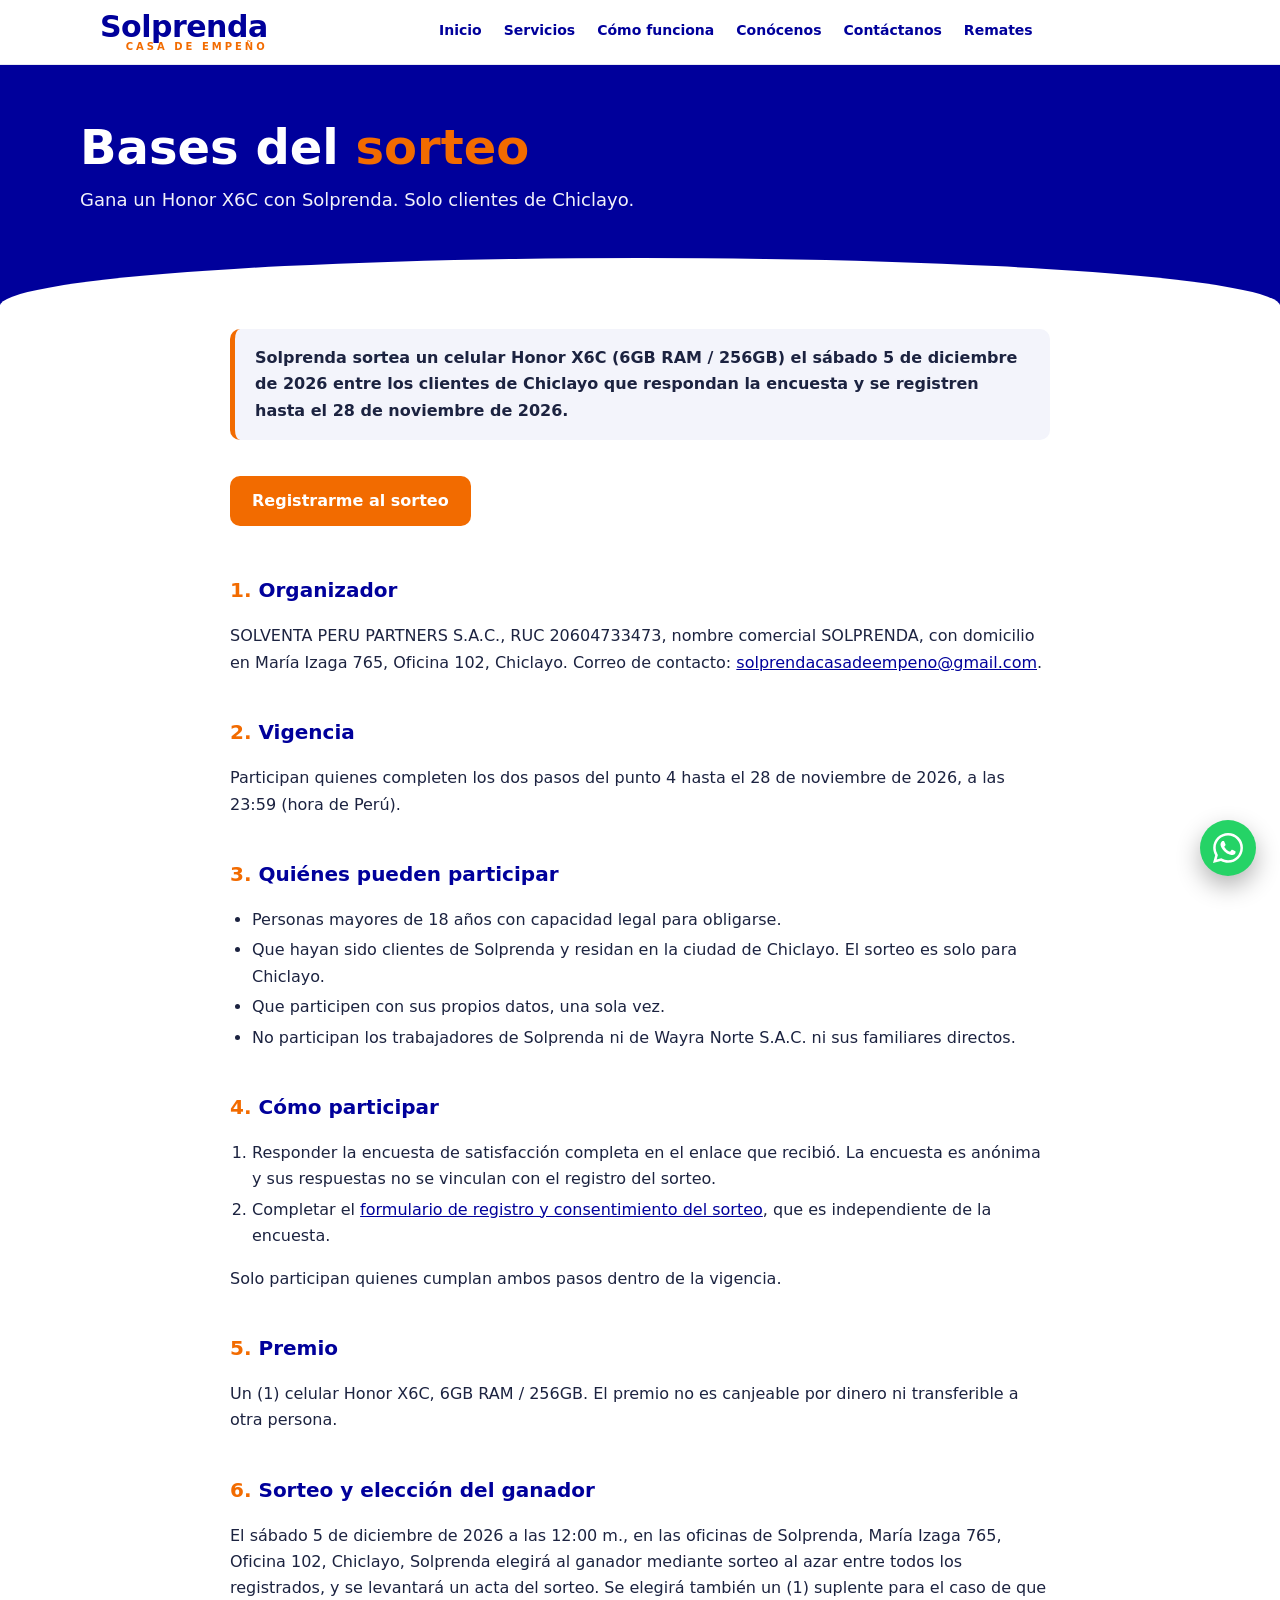
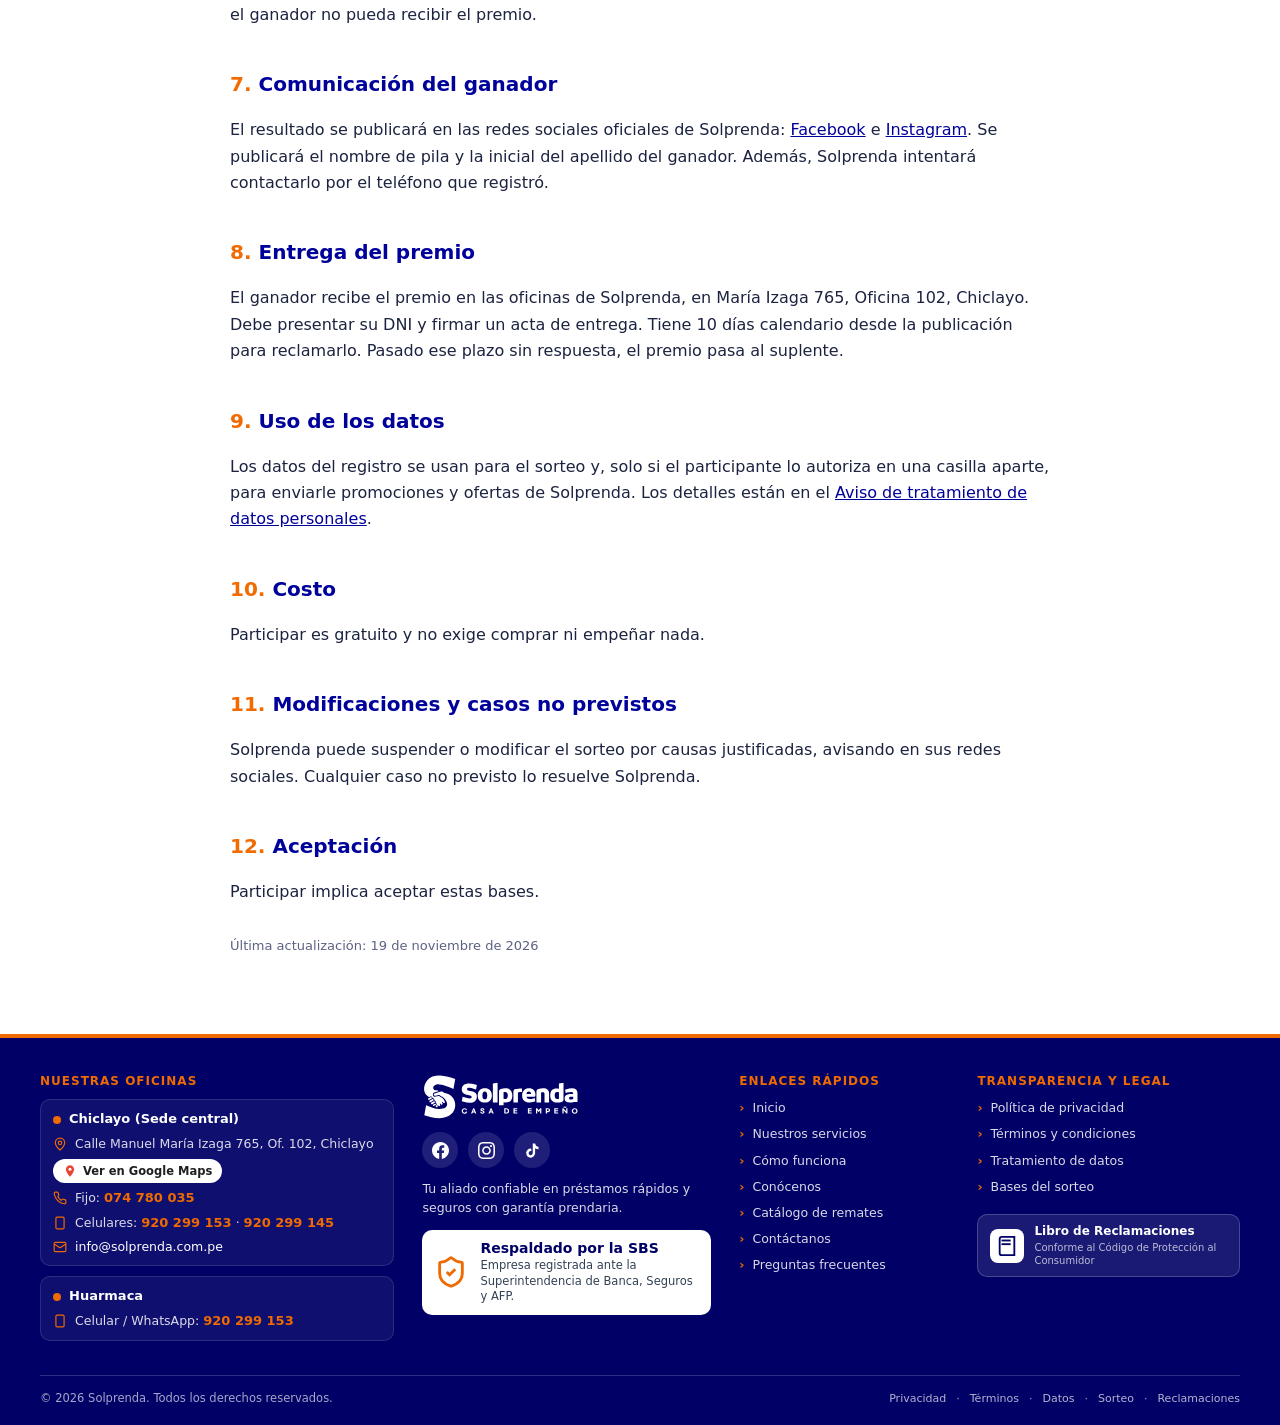
==== commit 27cf9b5a: "cambios footer" ====
--- a/bases-del-sorteo/index.html
+++ b/bases-del-sorteo/index.html
@@ -111,47 +111,53 @@
 </main>
 <footer class="sp-footer">
 <style>
-.sp-footer{background:#000066;color:#fff;padding:52px 20px 24px;border-top:4px solid #ef6a01;font-family:system-ui,-apple-system,"Segoe UI",sans-serif}
+.sp-footer{background:#000066;color:#fff;padding:36px 20px 18px;border-top:4px solid #ef6a01;font-family:system-ui,-apple-system,"Segoe UI",sans-serif;font-size:13px;line-height:1.45;text-align:left}
 .sp-footer *{box-sizing:border-box}
+.sp-footer p{margin:0}
+.sp-footer svg,.sp-footer img{display:block;flex-shrink:0}
 .sp-footer a{color:#fff;text-decoration:none}
-.sp-footer a:hover{color:#ef6a01}
+.sp-footer nav{margin:0;padding:0;border:0;background:none}
+.sp-footer nav a{padding:0;border:0;font-weight:inherit;font-size:inherit}
+.sp-footer a:hover,.sp-footer nav a:hover{color:#ef6a01}
 .spf-wrap{max-width:1200px;margin:0 auto}
-.spf-grid{display:grid;grid-template-columns:1.35fr 1.1fr .8fr 1fr;gap:36px;padding-bottom:36px;border-bottom:1px solid rgba(255,255,255,.18)}
-.spf-h{margin:0 0 14px;font-size:13px;font-weight:700;text-transform:uppercase;letter-spacing:1px;color:#ef6a01}
-.spf-office{padding:14px 16px;border-radius:12px;background:rgba(255,255,255,.06);border:1px solid rgba(255,255,255,.12);display:flex;flex-direction:column;gap:9px;margin-bottom:12px}
-.spf-office-name{margin:0;font-size:14px;font-weight:700;display:flex;align-items:center;gap:8px}
-.spf-dot{width:9px;height:9px;border-radius:50%;background:#ef6a01;display:inline-block}
-.spf-row{margin:0;font-size:13px;color:rgba(255,255,255,.85);display:flex;align-items:flex-start;gap:9px;line-height:1.45}
-.spf-row svg{width:16px;height:16px;min-width:16px;margin-top:2px;stroke:#ef6a01}
-.spf-num{color:#ef6a01!important;font-weight:800;font-size:14px;white-space:nowrap}
-.sp-footer a.spf-num:hover{color:#fff!important}
-.spf-maps{display:inline-flex;align-items:center;gap:7px;margin-top:2px;padding:6px 11px;border-radius:999px;background:#fff;color:#1f1f1f!important;font-size:12px;font-weight:700;width:fit-content}
-.spf-maps:hover{background:#ffe9d6}
-.spf-maps svg{width:16px;height:16px;min-width:16px}
-.spf-brand{display:flex;flex-direction:column;gap:16px}
-.spf-brand p{margin:0;font-size:13px;line-height:1.55;color:rgba(255,255,255,.85)}
-.spf-social{display:flex;gap:12px}
-.spf-social a{width:42px;height:42px;border-radius:50%;background:rgba(255,255,255,.12);display:flex;align-items:center;justify-content:center;transition:background .2s}
-.spf-social a:hover{background:#ef6a01}
-.spf-social svg{width:19px;height:19px;fill:#fff}
-.spf-sbs{display:flex;align-items:center;gap:14px;padding:14px 16px;border-radius:12px;background:#fff;color:#000066}
-.spf-sbs img{height:46px;width:auto;max-width:110px;object-fit:contain}
-.spf-sbs-ico{width:40px;height:40px;min-width:40px;color:#ef6a01}
-.spf-sbs strong{display:block;font-size:16px;font-weight:800;color:#000066;line-height:1.2}
-.spf-sbs span{display:block;font-size:12.5px;color:#334155;line-height:1.35;margin-top:3px}
-.spf-links{display:flex;flex-direction:column;gap:10px;font-size:13px}
-.spf-links a{color:rgba(255,255,255,.85);display:flex;align-items:center;gap:8px}
+.spf-grid{display:grid;grid-template-columns:1.35fr 1.1fr .8fr 1fr;gap:28px;padding-bottom:24px;border-bottom:1px solid rgba(255,255,255,.18)}
+.sp-footer .spf-h{margin:0 0 10px;padding:0;font-family:inherit;font-size:12px;line-height:1.3;font-weight:700;text-transform:uppercase;letter-spacing:1px;color:#ef6a01}
+.spf-office{padding:10px 12px;border-radius:10px;background:rgba(255,255,255,.06);border:1px solid rgba(255,255,255,.12);display:flex;flex-direction:column;gap:6px;margin-bottom:10px}
+.sp-footer .spf-office-name{font-size:13px;font-weight:700;display:flex;align-items:center;gap:8px}
+.spf-dot{width:8px;height:8px;border-radius:50%;background:#ef6a01;display:inline-block}
+.sp-footer .spf-row{font-size:12.5px;color:rgba(255,255,255,.85);display:flex;align-items:flex-start;gap:8px;line-height:1.4}
+.spf-row svg{width:14px;height:14px;min-width:14px;margin-top:2px;stroke:#ef6a01}
+.sp-footer .spf-num{color:#ef6a01;font-weight:800;font-size:13px;white-space:nowrap}
+.sp-footer a.spf-num:hover{color:#fff}
+.sp-footer a.spf-maps{display:inline-flex;align-items:center;gap:6px;padding:4px 10px;border-radius:999px;background:#fff;color:#1f1f1f;font-size:11.5px;font-weight:700;width:fit-content}
+.sp-footer a.spf-maps:hover{background:#ffe9d6;color:#1f1f1f}
+.spf-maps svg{width:14px;height:14px;min-width:14px}
+.spf-brand{display:flex;flex-direction:column;gap:12px}
+.sp-footer .spf-brand p{font-size:12.5px;line-height:1.5;color:rgba(255,255,255,.85)}
+.spf-logo img{width:160px;max-width:100%;height:auto;filter:brightness(0) invert(1)}
+.spf-social{display:flex;gap:10px}
+.sp-footer .spf-social a{width:36px;height:36px;border-radius:50%;background:rgba(255,255,255,.12);display:flex;align-items:center;justify-content:center;transition:background .2s}
+.sp-footer .spf-social a:hover{background:#ef6a01}
+.spf-social svg{width:17px;height:17px;fill:#fff}
+.spf-sbs{display:flex;align-items:center;gap:12px;padding:10px 12px;border-radius:10px;background:#fff;color:#000066}
+.spf-sbs img{height:38px;width:auto;max-width:95px;object-fit:contain}
+.spf-sbs-ico{width:34px;height:34px;min-width:34px;color:#ef6a01}
+.spf-sbs strong{display:block;font-size:14px;font-weight:800;color:#000066;line-height:1.2}
+.spf-sbs span{display:block;font-size:11.5px;color:#334155;line-height:1.35;margin-top:2px}
+.sp-footer .spf-links{display:flex;flex-direction:column;gap:8px;font-size:12.5px}
+.sp-footer .spf-links a{color:rgba(255,255,255,.85);display:flex;align-items:center;gap:8px}
+.sp-footer .spf-links a:hover{color:#ef6a01}
 .spf-links a b{color:#ef6a01}
-.spf-book{margin-top:16px;padding:12px 14px;border-radius:10px;background:rgba(255,255,255,.1);border:1px solid rgba(255,255,255,.2);display:flex!important;align-items:center;gap:12px}
-.spf-book-ico{width:40px;height:40px;min-width:40px;border-radius:8px;background:#fff;display:flex;align-items:center;justify-content:center}
-.spf-book p{margin:0;font-size:12px;font-weight:700;color:#fff}
+.sp-footer a.spf-book{margin-top:10px;padding:9px 12px;border-radius:10px;background:rgba(255,255,255,.1);border:1px solid rgba(255,255,255,.2);display:flex;align-items:center;gap:10px;color:#fff}
+.spf-book-ico{width:34px;height:34px;min-width:34px;border-radius:8px;background:#fff;display:flex;align-items:center;justify-content:center}
+.sp-footer .spf-book p{font-size:12px;font-weight:700;color:#fff;line-height:1.3}
 .spf-book small{display:block;margin-top:2px;font-size:10px;font-weight:400;color:rgba(255,255,255,.7)}
-.spf-bottom{padding-top:20px;display:flex;flex-wrap:wrap;justify-content:space-between;align-items:center;gap:14px;font-size:12px;color:rgba(255,255,255,.65)}
-.spf-bottom p{margin:0}
-.spf-bottom nav{display:flex;flex-wrap:wrap;gap:12px;font-size:11px}
-.spf-bottom nav a{color:rgba(255,255,255,.7)}
+.spf-bottom{padding-top:14px;display:flex;flex-wrap:wrap;justify-content:space-between;align-items:center;gap:10px;font-size:11.5px;color:rgba(255,255,255,.65)}
+.sp-footer .spf-bottom nav{display:flex;flex-wrap:wrap;gap:10px;font-size:11px}
+.sp-footer .spf-bottom nav a{color:rgba(255,255,255,.7)}
+.sp-footer .spf-bottom nav a:hover{color:#ef6a01}
 @media(max-width:1024px){.spf-grid{grid-template-columns:1fr 1fr}}
-@media(max-width:620px){.spf-grid{grid-template-columns:1fr;gap:30px}.sp-footer{padding:40px 16px 96px}}
+@media(max-width:620px){.spf-grid{grid-template-columns:1fr;gap:22px}.sp-footer{padding:30px 16px 90px}}
 </style>
 <div class="spf-wrap">
   <div class="spf-grid">
@@ -180,8 +186,8 @@
 
     <!-- COLUMNA 2: LOGO, REDES SOCIALES (debajo del logo) Y SBS -->
     <div class="spf-brand">
-      <a href="/" aria-label="Solprenda, ir al inicio" style="display:inline-block">
-        <img src="/images/B_negativo_azul_horizontal.svg" alt="Solprenda — Casa de empeño" width="190" height="42" style="width:190px;max-width:100%;height:auto;filter:brightness(0) invert(1);display:block">
+      <a class="spf-logo" href="/" aria-label="Solprenda, ir al inicio" style="display:inline-block">
+        <img src="/images/B_negativo_azul_horizontal.svg" alt="Solprenda — Casa de empeño" width="160" height="35">
       </a>
       <div class="spf-social">
         <a href="https://www.facebook.com/SolprendaPE" target="_blank" rel="noopener noreferrer" aria-label="Solprenda en Facebook"><svg viewBox="0 0 24 24"><path d="M24 12.073c0-6.627-5.373-12-12-12s-12 5.373-12 12c0 5.99 4.388 10.954 10.125 11.854v-8.385H7.078v-3.47h3.047V9.43c0-3.007 1.792-4.669 4.533-4.669 1.312 0 2.686.235 2.686.235v2.953H15.83c-1.491 0-1.956.925-1.956 1.874v2.25h3.328l-.532 3.47h-2.796v8.385C19.612 23.027 24 18.062 24 12.073z"/></svg></a>
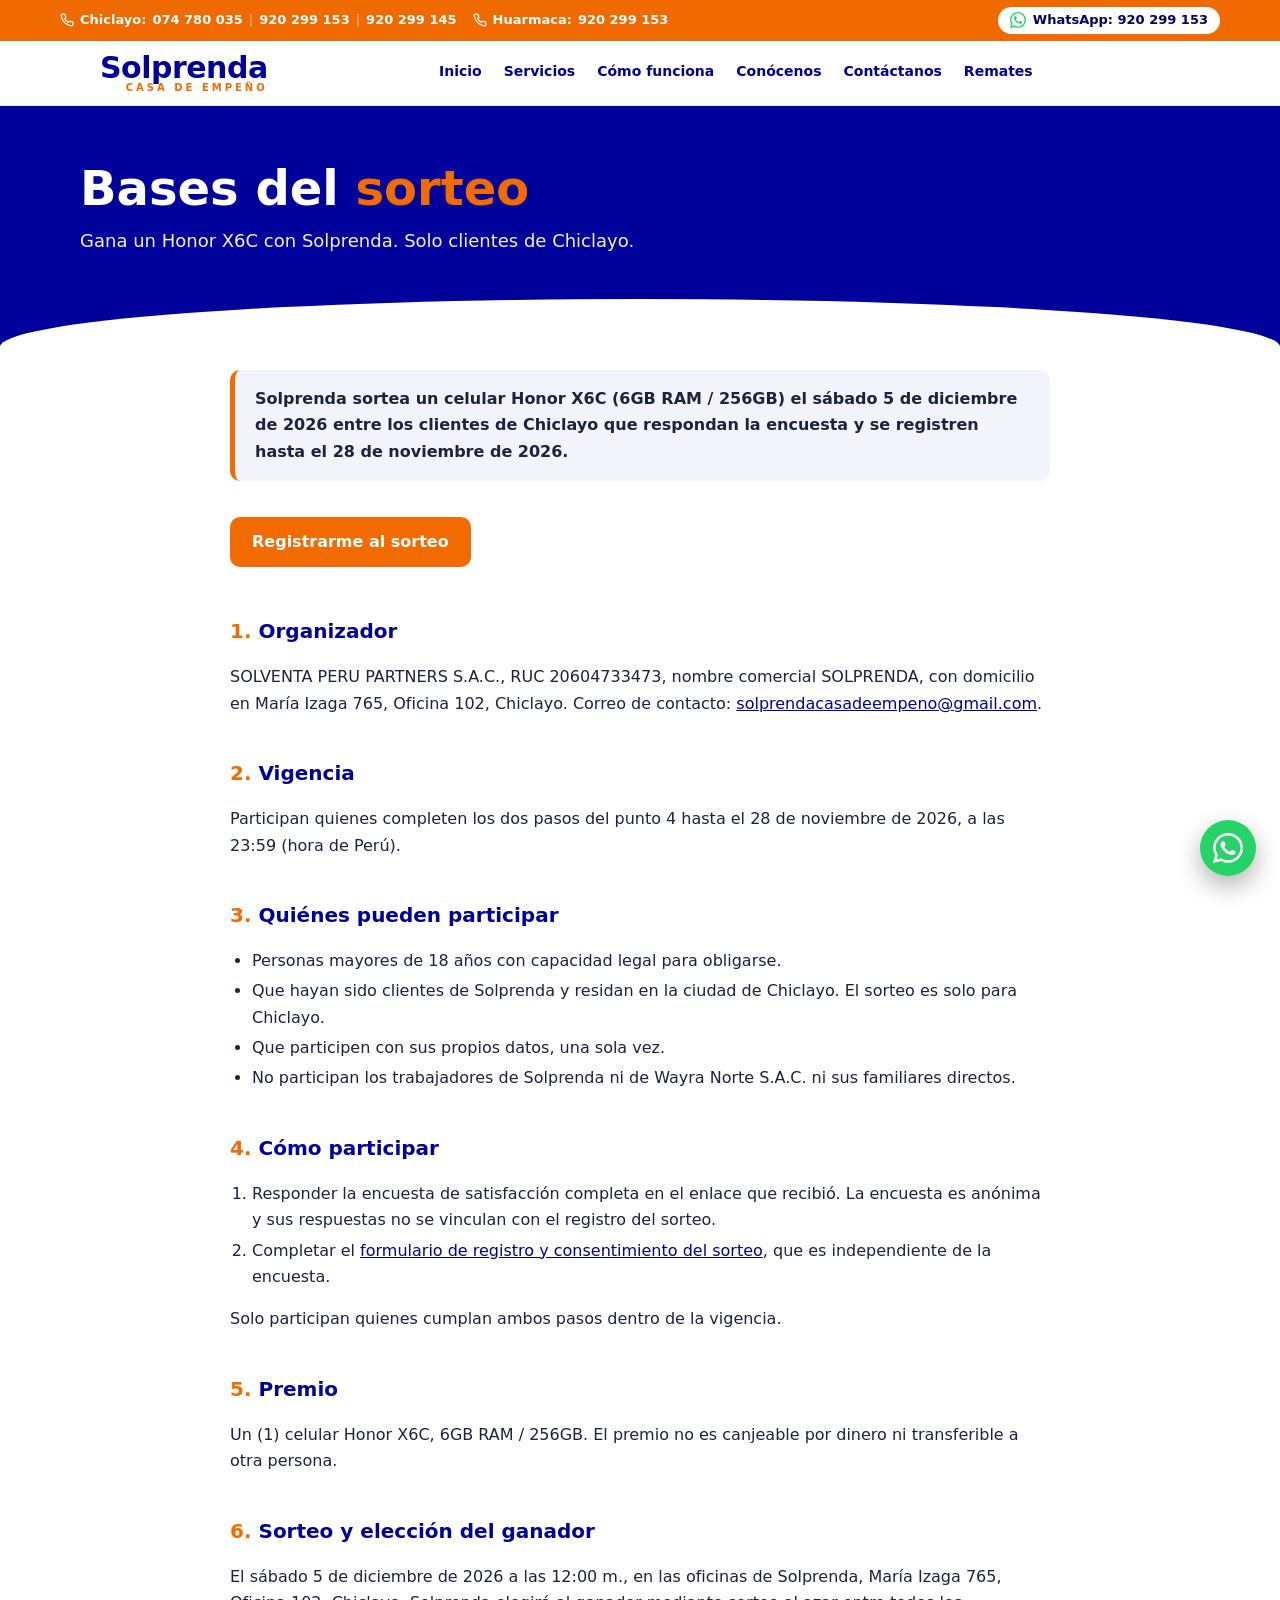
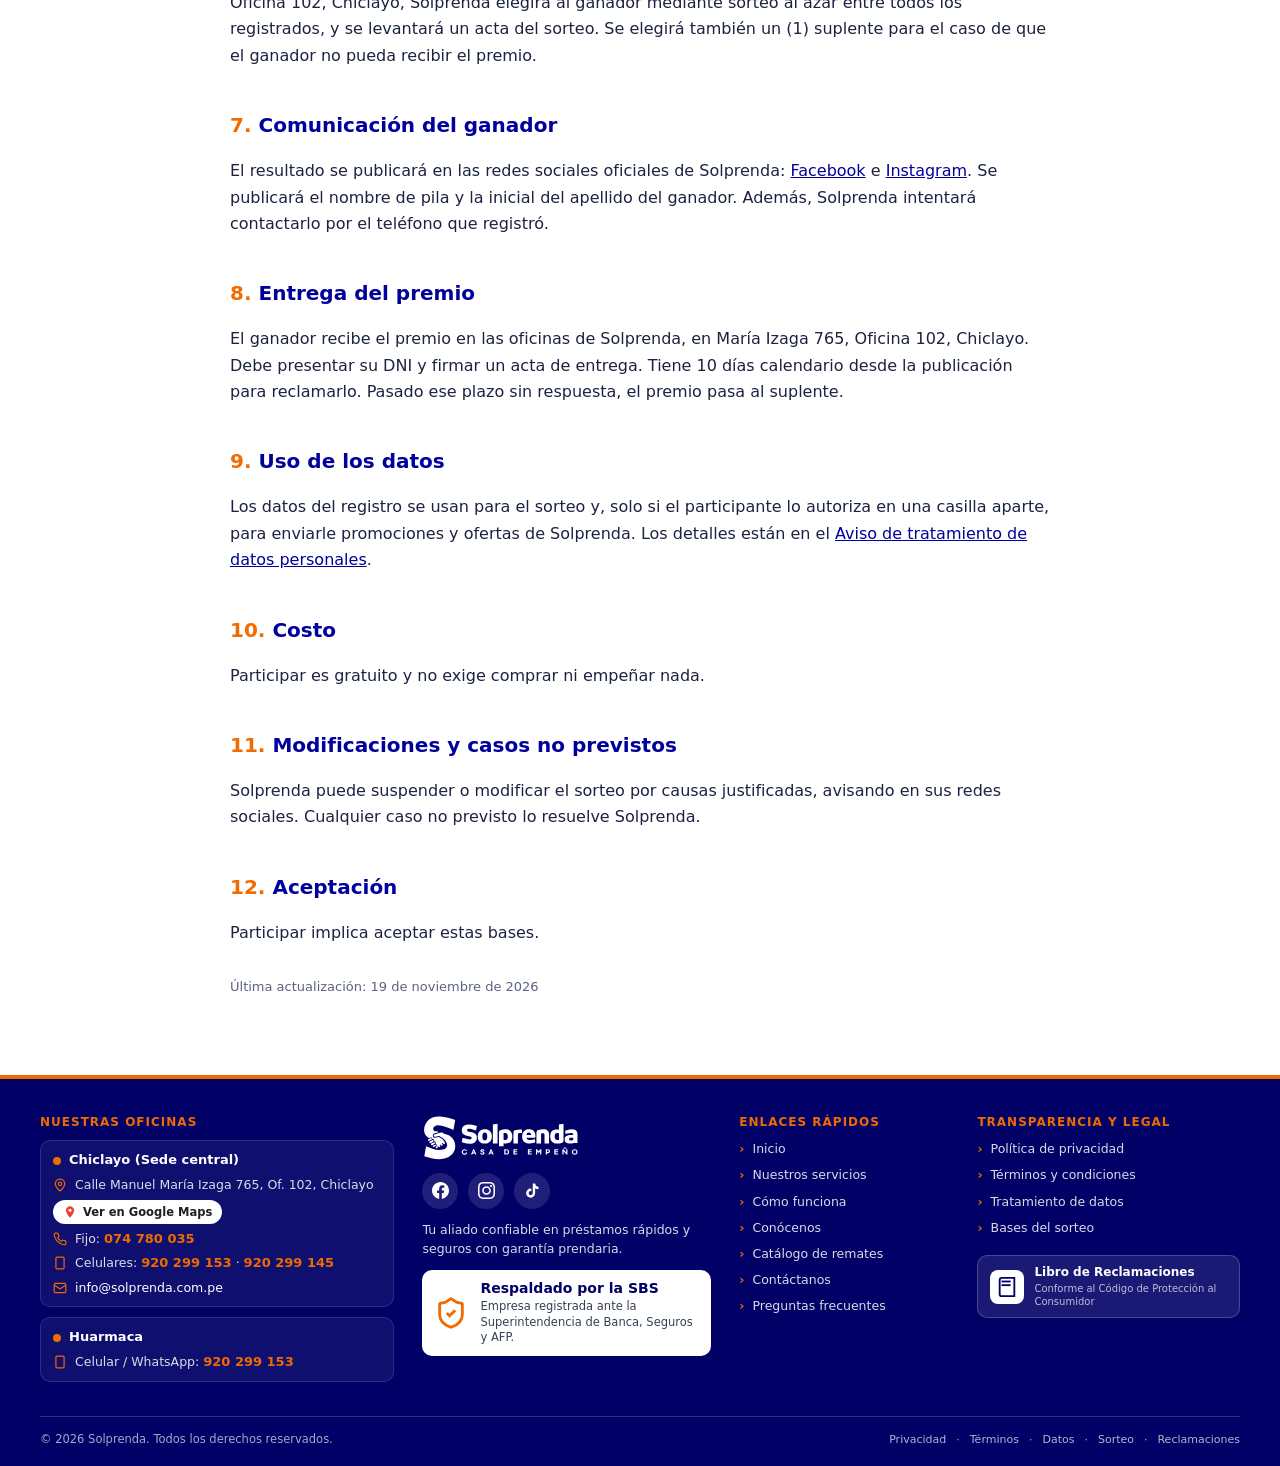
==== commit b3f2da4b: "Cambios en el header y footer" ====
--- a/bases-del-sorteo/index.html
+++ b/bases-del-sorteo/index.html
@@ -47,6 +47,8 @@
 </style>
 </head>
 <body>
+<!-- BARRA SUPERIOR: teléfonos de sedes y WhatsApp -->
+<div class="sp-topbar"><style>.sp-topbar{background:#ef6a01;color:#fff;font-family:system-ui,-apple-system,"Segoe UI",sans-serif;font-size:13px;line-height:1.3;position:relative;z-index:60}.sp-topbar *{box-sizing:border-box}.spt-in{max-width:1200px;margin:0 auto;padding:7px 20px;display:flex;align-items:center;justify-content:space-between;gap:10px 20px;flex-wrap:wrap}.spt-list{display:flex;align-items:center;flex-wrap:wrap;gap:4px 16px;margin:0;padding:0}.spt-item{display:inline-flex;align-items:center;gap:6px;white-space:nowrap}.spt-item b{font-weight:800}.sp-topbar svg{width:14px;height:14px;min-width:14px;display:block}.sp-topbar a{color:#fff;text-decoration:none;font-weight:600;border:0;padding:0}.sp-topbar a:hover{color:#000066;text-decoration:underline}.spt-sep{opacity:.55}.sp-topbar a.spt-wa{display:inline-flex;align-items:center;gap:7px;background:#fff;color:#000066;font-weight:800;padding:5px 12px;border-radius:999px;white-space:nowrap;text-decoration:none}.sp-topbar a.spt-wa svg{color:#25D366;width:16px;height:16px}.sp-topbar a.spt-wa:hover{background:#000066;color:#fff;text-decoration:none}@media(max-width:900px){.spt-hide-md{display:none!important}}@media(max-width:560px){.spt-in{justify-content:center;padding:6px 12px;font-size:12px}.spt-hide-sm{display:none!important}}</style><div class="spt-in"><div class="spt-list"><span class="spt-item"><svg viewBox="0 0 24 24" fill="none" stroke="currentColor" stroke-width="2.2" stroke-linecap="round" stroke-linejoin="round" aria-hidden="true"><path d="M22 16.92v3a2 2 0 0 1-2.18 2 19.79 19.79 0 0 1-8.63-3.07 19.5 19.5 0 0 1-6-6 19.79 19.79 0 0 1-3.07-8.67A2 2 0 0 1 4.11 2h3a2 2 0 0 1 2 1.72 12.84 12.84 0 0 0 .7 2.81 2 2 0 0 1-.45 2.11L8.09 9.91a16 16 0 0 0 6 6l1.27-1.27a2 2 0 0 1 2.11-.45 12.84 12.84 0 0 0 2.81.7A2 2 0 0 1 22 16.92z"/></svg><b>Chiclayo:</b> <a href="tel:+5174780035">074 780 035</a><span class="spt-sep spt-hide-sm">|</span><a class="spt-hide-sm" href="tel:+51920299153">920 299 153</a><span class="spt-sep spt-hide-sm">|</span><a class="spt-hide-sm" href="tel:+51920299145">920 299 145</a></span><span class="spt-item spt-hide-md"><svg viewBox="0 0 24 24" fill="none" stroke="currentColor" stroke-width="2.2" stroke-linecap="round" stroke-linejoin="round" aria-hidden="true"><path d="M22 16.92v3a2 2 0 0 1-2.18 2 19.79 19.79 0 0 1-8.63-3.07 19.5 19.5 0 0 1-6-6 19.79 19.79 0 0 1-3.07-8.67A2 2 0 0 1 4.11 2h3a2 2 0 0 1 2 1.72 12.84 12.84 0 0 0 .7 2.81 2 2 0 0 1-.45 2.11L8.09 9.91a16 16 0 0 0 6 6l1.27-1.27a2 2 0 0 1 2.11-.45 12.84 12.84 0 0 0 2.81.7A2 2 0 0 1 22 16.92z"/></svg><b>Huarmaca:</b> <a href="tel:+51920299153">920 299 153</a></span></div><a class="spt-wa" href="https://wa.me/51920299153?text=Hola%20Solprenda,%20deseo%20recibir%20informaci%C3%B3n" target="_blank" rel="noopener noreferrer" aria-label="Escríbenos por WhatsApp al 920 299 153"><svg viewBox="0 0 24 24" aria-hidden="true" fill="currentColor"><path d="M17.472 14.382c-.297-.149-1.758-.867-2.03-.967-.273-.099-.471-.148-.67.15-.197.297-.767.966-.94 1.164-.173.199-.347.223-.644.075-.297-.15-1.255-.463-2.39-1.475-.883-.788-1.48-1.761-1.653-2.059-.173-.297-.018-.458.13-.606.134-.133.298-.347.446-.52.149-.174.198-.298.298-.497.099-.198.05-.371-.025-.52-.075-.149-.669-1.612-.916-2.207-.242-.579-.487-.5-.669-.51-.173-.008-.371-.01-.57-.01-.198 0-.52.074-.792.372-.272.297-1.04 1.016-1.04 2.479 0 1.462 1.065 2.875 1.213 3.074.149.198 2.096 3.2 5.077 4.487.709.306 1.262.489 1.694.625.712.227 1.36.195 1.871.118.571-.085 1.758-.719 2.006-1.413.248-.694.248-1.289.173-1.413-.074-.124-.272-.198-.57-.347m-5.421 7.403h-.004a9.87 9.87 0 01-5.031-1.378l-.361-.214-3.741.982.998-3.648-.235-.374a9.86 9.86 0 01-1.51-5.26c.001-5.45 4.436-9.884 9.888-9.884 2.64 0 5.122 1.03 6.988 2.898a9.825 9.825 0 012.893 6.994c-.003 5.45-4.437 9.884-9.885 9.884m8.413-18.297A11.815 11.815 0 0012.05 0C5.495 0 .16 5.335.157 11.892c0 2.096.547 4.142 1.588 5.945L0 24l6.335-1.662c1.746.953 3.71 1.456 5.711 1.457h.004c6.554 0 11.89-5.335 11.893-11.893a11.82 11.82 0 00-3.48-8.413Z"/></svg>WhatsApp: 920 299 153</a></div></div>
 <header><div class="bar">
 <a class="logo" href="/"><b>Solprenda</b><small>CASA DE EMPEÑO</small></a>
 <nav>
